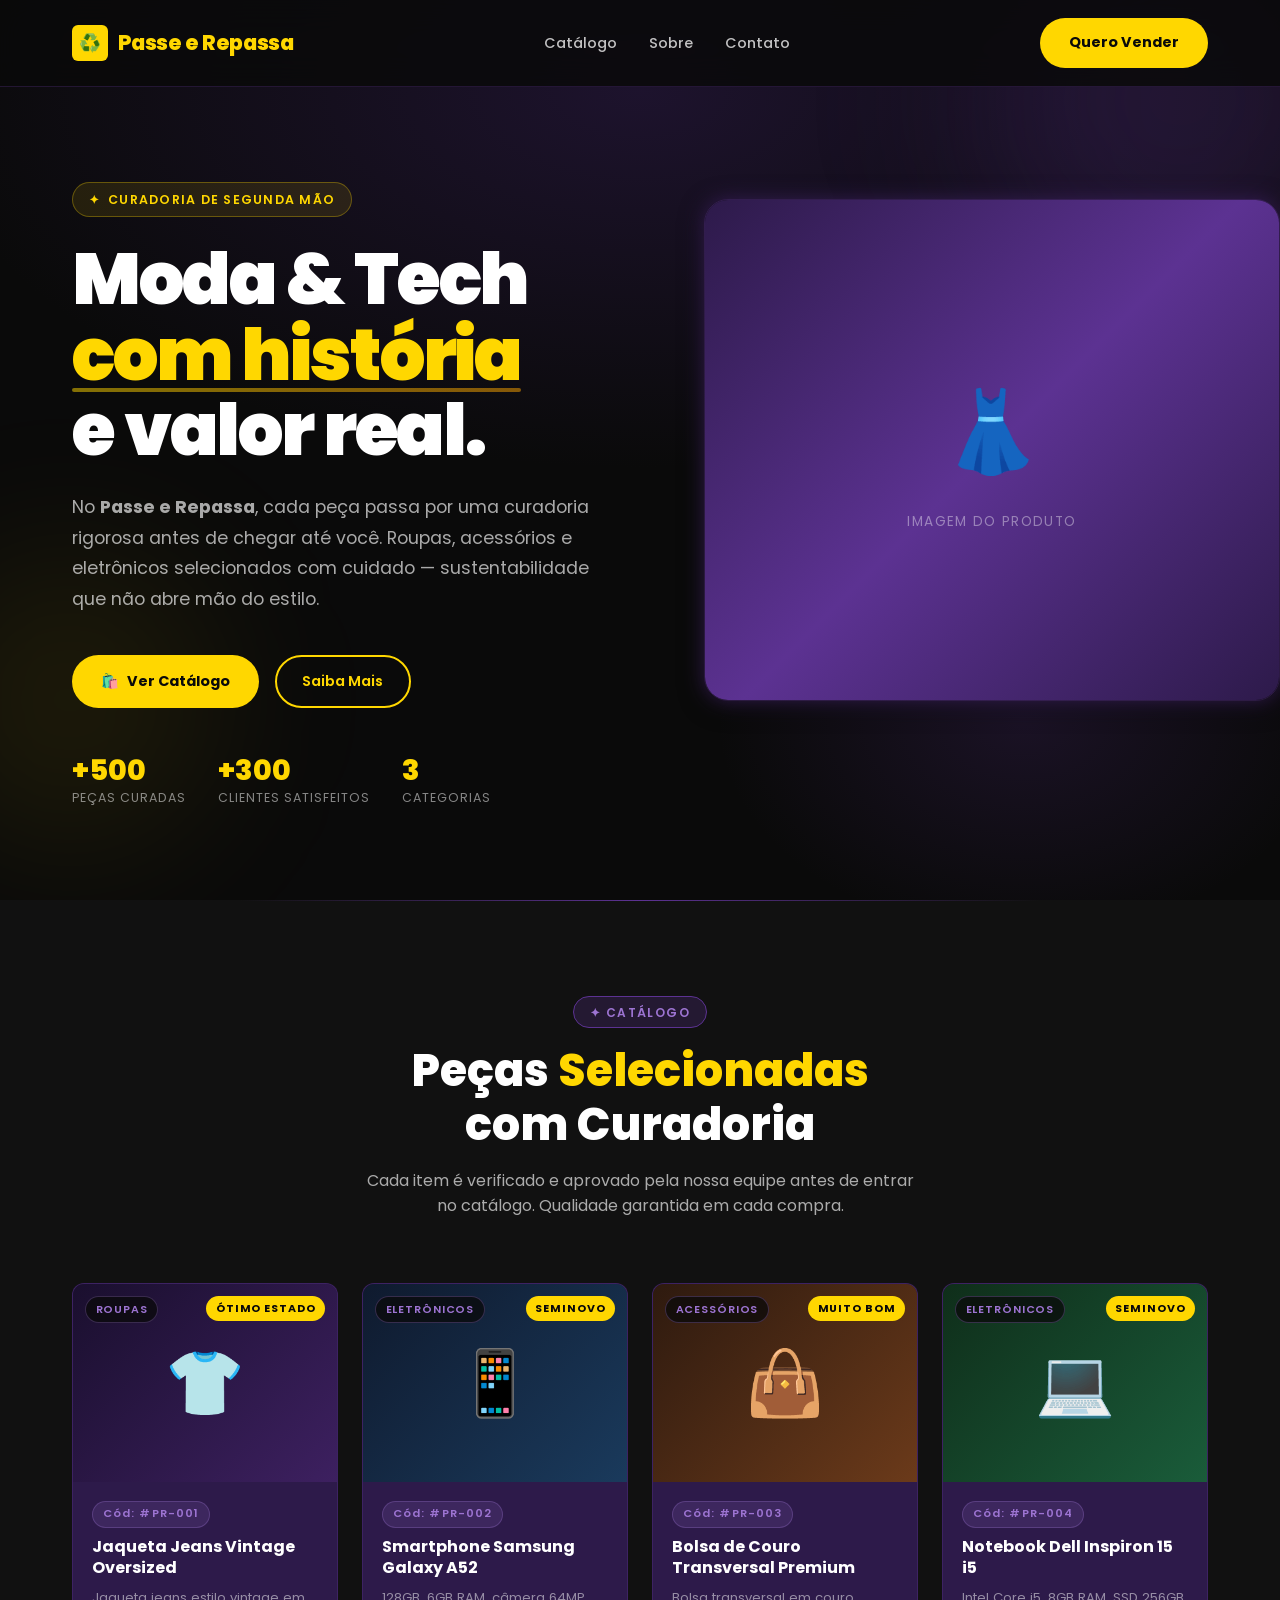
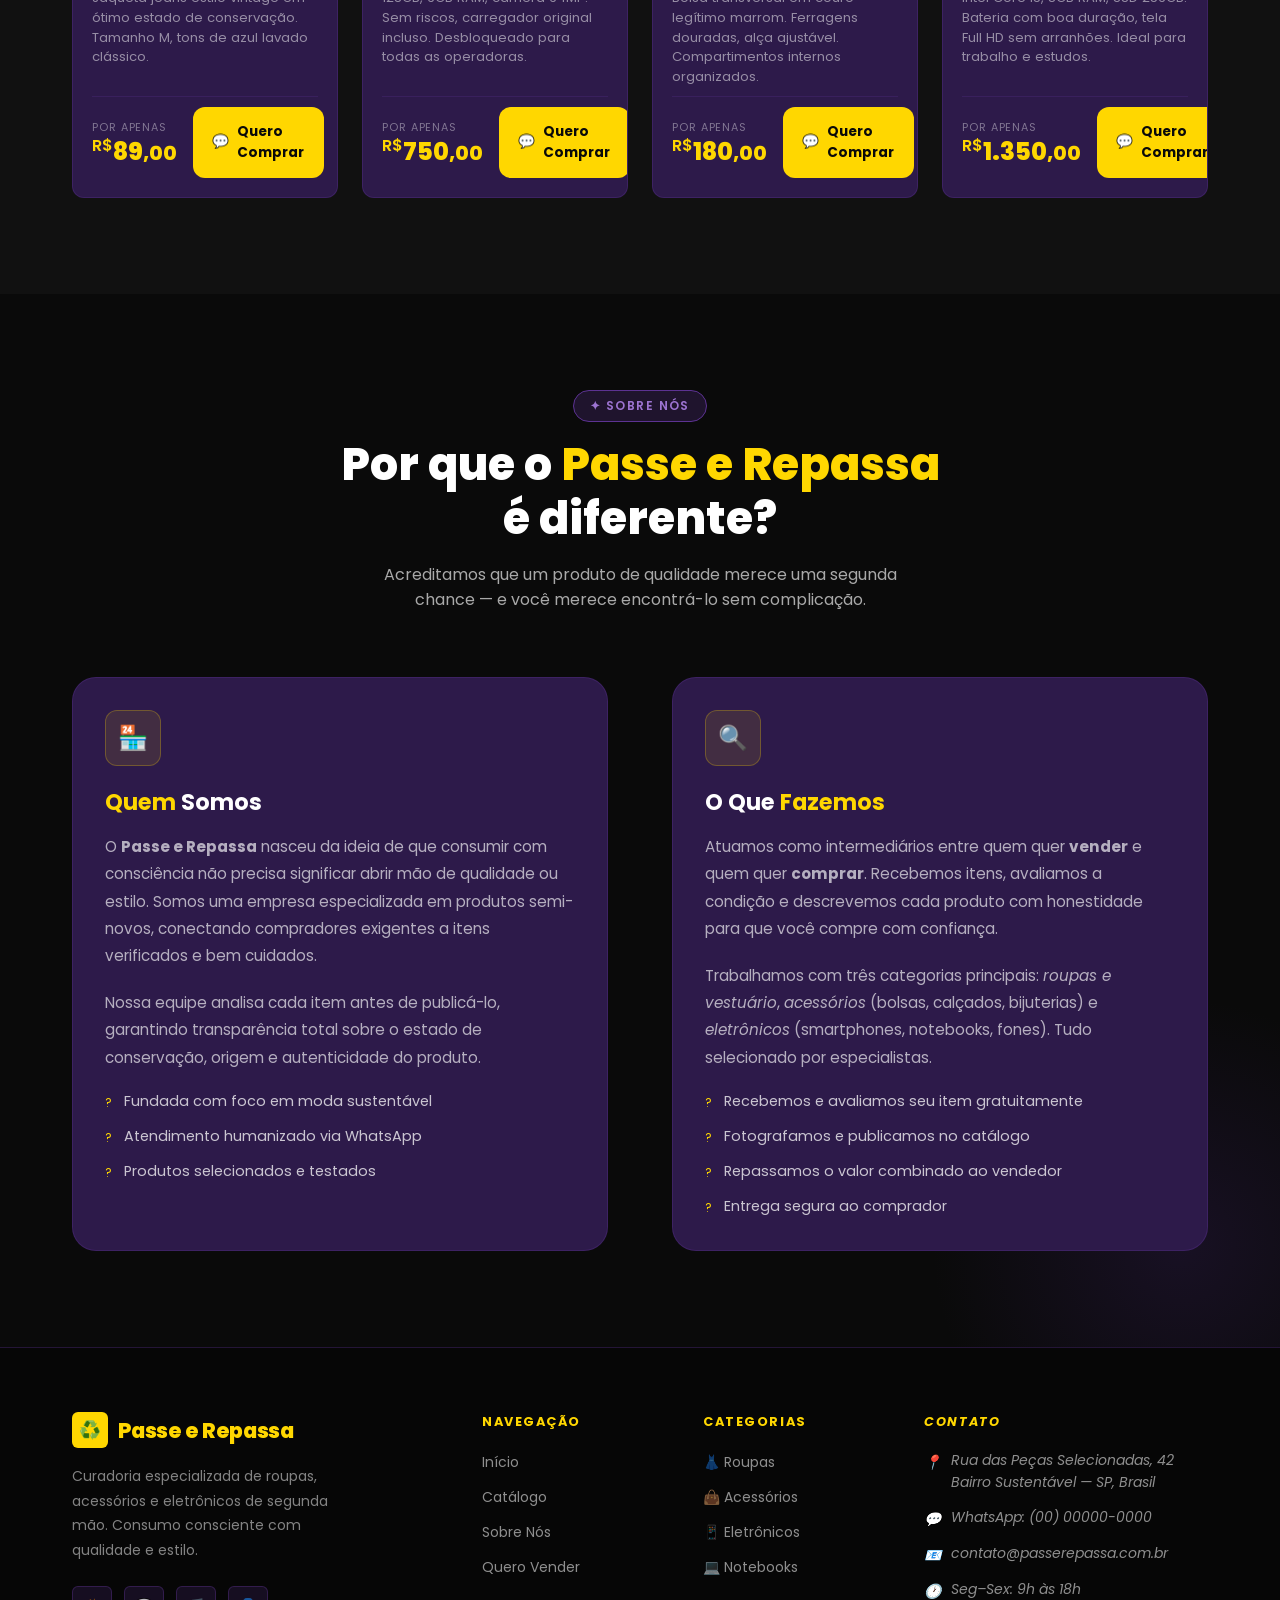
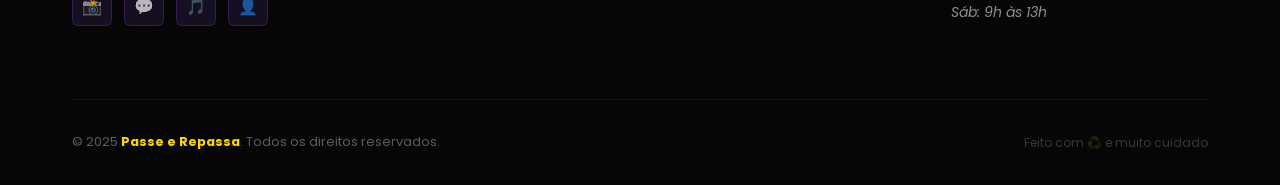
==== front-end/index.html @ ea0ab444 "melhorando textos" ====
<!DOCTYPE html>
<html lang="pt-BR">

<head>
  <!-- ─────────────────────────────────────────
       META TAGS & SEO
       ───────────────────────────────────────── -->
  <meta charset="UTF-8" />
  <meta name="viewport" content="width=device-width, initial-scale=1.0" />
  <meta name="description"
    content="Passe e Repassa — curadoria especializada de roupas, acessórios e eletrônicos de segunda mão. Encontre peças únicas com qualidade garantida." />
  <meta name="keywords"
    content="segunda mão, brechó, curadoria, roupas usadas, eletrônicos usados, acessórios, sustentabilidade" />
  <meta name="author" content="Passe e Repassa" />

  <!-- Open Graph (compartilhamento em redes sociais) -->
  <meta property="og:title" content="Passe e Repassa — Curadoria de Segunda Mão" />
  <meta property="og:description" content="Roupas, acessórios e eletrônicos selecionados com cuidado para você." />
  <meta property="og:type" content="website" />

  <title>Passe e Repassa — Curadoria de Segunda Mão</title>

  <!-- Favicon inline (emoji, sem arquivo externo necessário) -->
  <link rel="icon"
    href="data:image/svg+xml,<svg xmlns='http://www.w3.org/2000/svg' viewBox='0 0 100 100'><text y='.9em' font-size='90'>♻️</text></svg>" />

  <!-- Stylesheet principal -->
  <link rel="stylesheet" href="style.css" />
</head>

<body>

  <!-- ══════════════════════════════════════════
       HEADER / NAVBAR
       Fixo no topo. Contém: logo, links de
       navegação e botão "Quero Vender".
       Menu mobile controlado por JS no final.
       ══════════════════════════════════════════ -->
  <header id="header" role="banner">
    <nav class="navbar container" aria-label="Navegação principal">

      <!-- Logo -->
      <a href="#hero" class="navbar__logo" aria-label="Ir para o início">
        <span class="navbar__logo-icon" aria-hidden="true">♻️</span>
        <span>Passe e <span>Repassa</span></span>
      </a>

      <!-- Links de navegação (desktop) -->
      <ul class="navbar__links" role="list">
        <li><a href="#catalogo" id="nav-catalogo">Catálogo</a></li>
        <li><a href="#sobre" id="nav-sobre">Sobre</a></li>
        <li><a href="#contato" id="nav-contato">Contato</a></li>
      </ul>

      <!-- Ações: botão CTA + hamburguer (mobile) -->
      <div class="navbar__actions">
        <!-- Botão "Quero Vender" — link para WhatsApp futuramente -->
        <a href="https://wa.me/5500000000000?text=Olá!%20Quero%20vender%20um%20item." target="_blank"
          rel="noopener noreferrer" class="btn-primary" id="btn-quero-vender"
          aria-label="Quero vender um item via WhatsApp">
          Quero Vender
        </a>

        <!-- Botão hamburguer (visível apenas no mobile) -->
        <button class="navbar__hamburger" id="hamburger-btn" aria-label="Abrir menu de navegação" aria-expanded="false"
          aria-controls="mobile-menu">
          <span></span>
          <span></span>
          <span></span>
        </button>
      </div>
    </nav>

    <!-- Menu mobile expansível -->
    <nav class="navbar__mobile-menu container" id="mobile-menu" aria-label="Menu mobile" aria-hidden="true">
      <ul role="list">
        <li><a href="#catalogo" class="mobile-nav-link">Catálogo</a></li>
        <li><a href="#sobre" class="mobile-nav-link">Sobre</a></li>
        <li><a href="#contato" class="mobile-nav-link">Contato</a></li>
      </ul>
    </nav>
  </header>


  <!-- ══════════════════════════════════════════
       MAIN — conteúdo principal da página
       ══════════════════════════════════════════ -->
  <main id="main-content">

    <!-- ──────────────────────────────────────
         SEÇÃO 1 — HERO
         Título de impacto, subtítulo e CTA.
         ────────────────────────────────────── -->
    <section id="hero" aria-labelledby="hero-title">

      <!-- Fundo decorativo (não interativo) -->
      <div class="hero__bg" aria-hidden="true"></div>
      <div class="hero__orb hero__orb--1" aria-hidden="true"></div>
      <div class="hero__orb hero__orb--2" aria-hidden="true"></div>

      <!-- Conteúdo principal do hero -->
      <div class="container">
        <div class="hero__content">

          <!-- Eyebrow / pré-título -->
          <p class="hero__eyebrow" aria-label="Curadoria de segunda mão">
            <span aria-hidden="true">✦</span>
            Curadoria de Segunda Mão
          </p>

          <!-- Título principal (H1 — único na página) -->
          <h1 class="hero__title" id="hero-title">
            Moda &amp; Tech<br />
            <span class="highlight">com história</span><br />
            e valor real.
          </h1>

          <!-- Subtítulo explicando o modelo de curadoria -->
          <p class="hero__subtitle">
            No <strong>Passe e Repassa</strong>, cada peça passa por uma curadoria
            rigorosa antes de chegar até você. Roupas, acessórios e eletrônicos
            selecionados com cuidado — sustentabilidade que não abre mão do estilo.
          </p>

          <!-- Call to Action -->
          <div class="hero__cta">
            <a href="#catalogo" class="btn-primary" id="btn-hero-catalogo">
              <span aria-hidden="true">🛍️</span>
              Ver Catálogo
            </a>
            <a href="#sobre" class="btn-outline" id="btn-hero-saiba-mais">
              Saiba Mais
            </a>
          </div>

          <!-- Estatísticas rápidas -->
          <div class="hero__stats" aria-label="Números do Passe e Repassa">
            <div class="hero__stat-item">
              <span class="hero__stat-number">+500</span>
              <span class="hero__stat-label">Peças Curadas</span>
            </div>
            <div class="hero__stat-item">
              <span class="hero__stat-number">+300</span>
              <span class="hero__stat-label">Clientes Satisfeitos</span>
            </div>
            <div class="hero__stat-item">
              <span class="hero__stat-number">3</span>
              <span class="hero__stat-label">Categorias</span>
            </div>
          </div>
        </div>
      </div>

      <!-- Imagem decorativa (lado direito, visível em desktop) -->
      <div class="hero__visual" aria-hidden="true">
        <div class="hero__image-frame">
          <!-- Placeholder visual enquanto imagem real não é inserida -->
          <div style="
            width: 100%;
            height: 500px;
            background: linear-gradient(135deg, #2D1A4A 0%, #5C3292 50%, #2D1A4A 100%);
            display: flex;
            flex-direction: column;
            align-items: center;
            justify-content: center;
            gap: 1rem;
          ">
            <span style="font-size: 5rem;">👗</span>
            <span
              style="color: rgba(255,255,255,0.4); font-size: 0.85rem; letter-spacing: 0.1em; text-transform: uppercase;">Imagem
              do Produto</span>
          </div>
        </div>
      </div>
    </section>


    <!-- ──────────────────────────────────────
         SEÇÃO 2 — CATÁLOGO DE PRODUTOS
         Grid de 4 cards com informações completas.
         O botão "Quero Comprar" será linkado ao
         WhatsApp futuramente (href="#").
         ────────────────────────────────────── -->
    <section id="catalogo" aria-labelledby="catalogo-title">
      <div class="container">

        <!-- Cabeçalho da seção -->
        <header class="catalogo__header">
          <p class="section-badge" aria-label="Seção de catálogo">✦ Catálogo</p>
          <h2 class="section-title" id="catalogo-title">
            Peças <span>Selecionadas</span><br />
            com Curadoria
          </h2>
          <p class="section-subtitle">
            Cada item é verificado e aprovado pela nossa equipe antes de entrar no catálogo.
            Qualidade garantida em cada compra.
          </p>
        </header>

        <!-- Grid de produtos -->
        <div class="catalogo__grid" role="list" aria-label="Produtos disponíveis">

          <!-- ── CARD 1 — Jaqueta Vintage ── -->
          <article class="product-card" role="listitem" aria-label="Produto: Jaqueta Jeans Vintage">
            <!-- Imagem do produto -->
            <div class="product-card__image-wrap">
              <!-- Placeholder — substitua src pela URL da imagem real -->
              <div style="
                width: 100%; height: 100%;
                background: linear-gradient(135deg, #1a0f2e 0%, #3d2060 100%);
                display: flex; align-items: center; justify-content: center;
                font-size: 4rem;
              " role="img" aria-label="Jaqueta Jeans Vintage">👕</div>
              <!-- Badge de categoria -->
              <span class="product-card__category" aria-label="Categoria: Roupas">Roupas</span>
              <!-- Badge de condição -->
              <span class="product-card__condition" aria-label="Condição: Ótimo estado">Ótimo estado</span>
            </div>

            <!-- Informações do produto -->
            <div class="product-card__body">
              <!-- Código de identificação -->
              <span class="product-card__code" aria-label="Código do produto PR-001">Cód: #PR-001</span>
              <!-- Título -->
              <h3 class="product-card__title">Jaqueta Jeans Vintage Oversized</h3>
              <!-- Descrição curta -->
              <p class="product-card__desc">
                Jaqueta jeans estilo vintage em ótimo estado de conservação.
                Tamanho M, tons de azul lavado clássico.
              </p>

              <!-- Preço e botão -->
              <div class="product-card__footer">
                <div class="product-card__price">
                  <span class="product-card__price-label">Por apenas</span>
                  <span class="product-card__price-value" aria-label="R$ 89,00">
                    <span class="currency">R$</span>89<small>,00</small>
                  </span>
                </div>
                <!-- Link futuro para WhatsApp: substitua href pela URL com mensagem pré-preenchida -->
                <a href="https://wa.me/5500000000000?text=Olá!%20Tenho%20interesse%20no%20item%20%23PR-001%20(Jaqueta%20Jeans%20Vintage)."
                  target="_blank" rel="noopener noreferrer" class="btn-whatsapp" id="btn-comprar-pr001"
                  aria-label="Quero comprar a Jaqueta Jeans Vintage via WhatsApp">
                  <span aria-hidden="true">💬</span> Quero Comprar
                </a>
              </div>
            </div>
          </article>


          <!-- ── CARD 2 — Smartphone ── -->
          <article class="product-card" role="listitem" aria-label="Produto: Smartphone Samsung Galaxy A52">
            <div class="product-card__image-wrap">
              <div style="
                width: 100%; height: 100%;
                background: linear-gradient(135deg, #0f1a2e 0%, #1a3a5c 100%);
                display: flex; align-items: center; justify-content: center;
                font-size: 4rem;
              " role="img" aria-label="Smartphone Samsung Galaxy A52">📱</div>
              <span class="product-card__category" aria-label="Categoria: Eletrônicos">Eletrônicos</span>
              <span class="product-card__condition" aria-label="Condição: Seminovo">Seminovo</span>
            </div>

            <div class="product-card__body">
              <span class="product-card__code" aria-label="Código do produto PR-002">Cód: #PR-002</span>
              <h3 class="product-card__title">Smartphone Samsung Galaxy A52</h3>
              <p class="product-card__desc">
                128GB, 6GB RAM, câmera 64MP. Sem riscos, carregador original incluso.
                Desbloqueado para todas as operadoras.
              </p>

              <div class="product-card__footer">
                <div class="product-card__price">
                  <span class="product-card__price-label">Por apenas</span>
                  <span class="product-card__price-value" aria-label="R$ 750,00">
                    <span class="currency">R$</span>750<small>,00</small>
                  </span>
                </div>
                <a href="https://wa.me/5500000000000?text=Olá!%20Tenho%20interesse%20no%20item%20%23PR-002%20(Samsung%20Galaxy%20A52)."
                  target="_blank" rel="noopener noreferrer" class="btn-whatsapp" id="btn-comprar-pr002"
                  aria-label="Quero comprar o Samsung Galaxy A52 via WhatsApp">
                  <span aria-hidden="true">💬</span> Quero Comprar
                </a>
              </div>
            </div>
          </article>


          <!-- ── CARD 3 — Bolsa de Couro ── -->
          <article class="product-card" role="listitem" aria-label="Produto: Bolsa de Couro Transversal">
            <div class="product-card__image-wrap">
              <div style="
                width: 100%; height: 100%;
                background: linear-gradient(135deg, #2e1a0f 0%, #6b3a1a 100%);
                display: flex; align-items: center; justify-content: center;
                font-size: 4rem;
              " role="img" aria-label="Bolsa de Couro Transversal">👜</div>
              <span class="product-card__category" aria-label="Categoria: Acessórios">Acessórios</span>
              <span class="product-card__condition" aria-label="Condição: Muito bom">Muito bom</span>
            </div>

            <div class="product-card__body">
              <span class="product-card__code" aria-label="Código do produto PR-003">Cód: #PR-003</span>
              <h3 class="product-card__title">Bolsa de Couro Transversal Premium</h3>
              <p class="product-card__desc">
                Bolsa transversal em couro legítimo marrom. Ferragens douradas,
                alça ajustável. Compartimentos internos organizados.
              </p>

              <div class="product-card__footer">
                <div class="product-card__price">
                  <span class="product-card__price-label">Por apenas</span>
                  <span class="product-card__price-value" aria-label="R$ 180,00">
                    <span class="currency">R$</span>180<small>,00</small>
                  </span>
                </div>
                <a href="https://wa.me/5500000000000?text=Olá!%20Tenho%20interesse%20no%20item%20%23PR-003%20(Bolsa%20de%20Couro%20Transversal)."
                  target="_blank" rel="noopener noreferrer" class="btn-whatsapp" id="btn-comprar-pr003"
                  aria-label="Quero comprar a Bolsa de Couro via WhatsApp">
                  <span aria-hidden="true">💬</span> Quero Comprar
                </a>
              </div>
            </div>
          </article>


          <!-- ── CARD 4 — Notebook ── -->
          <article class="product-card" role="listitem" aria-label="Produto: Notebook Dell Inspiron 15">
            <div class="product-card__image-wrap">
              <div style="
                width: 100%; height: 100%;
                background: linear-gradient(135deg, #0f2e1a 0%, #1a5c3a 100%);
                display: flex; align-items: center; justify-content: center;
                font-size: 4rem;
              " role="img" aria-label="Notebook Dell Inspiron 15">💻</div>
              <span class="product-card__category" aria-label="Categoria: Eletrônicos">Eletrônicos</span>
              <span class="product-card__condition" aria-label="Condição: Seminovo">Seminovo</span>
            </div>

            <div class="product-card__body">
              <span class="product-card__code" aria-label="Código do produto PR-004">Cód: #PR-004</span>
              <h3 class="product-card__title">Notebook Dell Inspiron 15 i5</h3>
              <p class="product-card__desc">
                Intel Core i5, 8GB RAM, SSD 256GB. Bateria com boa duração,
                tela Full HD sem arranhões. Ideal para trabalho e estudos.
              </p>

              <div class="product-card__footer">
                <div class="product-card__price">
                  <span class="product-card__price-label">Por apenas</span>
                  <span class="product-card__price-value" aria-label="R$ 1.350,00">
                    <span class="currency">R$</span>1.350<small>,00</small>
                  </span>
                </div>
                <a href="https://wa.me/5500000000000?text=Olá!%20Tenho%20interesse%20no%20item%20%23PR-004%20(Notebook%20Dell%20Inspiron%2015)."
                  target="_blank" rel="noopener noreferrer" class="btn-whatsapp" id="btn-comprar-pr004"
                  aria-label="Quero comprar o Notebook Dell via WhatsApp">
                  <span aria-hidden="true">💬</span> Quero Comprar
                </a>
              </div>
            </div>
          </article>

        </div><!-- /catalogo__grid -->
      </div><!-- /container -->
    </section>


    <!-- ──────────────────────────────────────
         SEÇÃO 3 — SOBRE A EMPRESA
         Duas colunas: "Quem Somos" e "O Que Fazemos".
         ────────────────────────────────────── -->
    <section id="sobre" aria-labelledby="sobre-title">
      <div class="container">

        <!-- Cabeçalho centralizado -->
        <header style="text-align: center; margin-bottom: var(--spacing-lg);">
          <p class="section-badge">✦ Sobre Nós</p>
          <h2 class="section-title" id="sobre-title">
            Por que o <span>Passe e Repassa</span><br />
            é diferente?
          </h2>
          <p class="section-subtitle" style="margin-inline: auto;">
            Acreditamos que um produto de qualidade merece uma segunda chance —
            e você merece encontrá-lo sem complicação.
          </p>
        </header>

        <!-- Grid de duas colunas -->
        <div class="sobre__grid">

          <!-- Coluna 1: Quem Somos -->
          <article class="sobre__col" aria-labelledby="quem-somos-title">
            <div class="sobre__col-icon" aria-hidden="true">🏪</div>
            <h3 class="sobre__col-title" id="quem-somos-title">
              <span>Quem</span> Somos
            </h3>
            <p class="sobre__col-text">
              O <strong>Passe e Repassa</strong> nasceu da ideia de que consumir com
              consciência não precisa significar abrir mão de qualidade ou estilo.
              Somos uma empresa especializada em produtos semi-novos,
              conectando compradores exigentes a itens verificados e bem cuidados.
            </p>
            <p class="sobre__col-text">
              Nossa equipe analisa cada item antes de publicá-lo, garantindo
              transparência total sobre o estado de conservação, origem e
              autenticidade do produto.
            </p>
            <ul class="sobre__list" aria-label="Diferenciais da empresa">
              <li class="sobre__list-item">Fundada com foco em moda sustentável</li>
              <li class="sobre__list-item">Atendimento humanizado via WhatsApp</li>
              <li class="sobre__list-item">Produtos selecionados e testados</li>
            </ul>
          </article>

          <!-- Coluna 2: O Que Fazemos -->
          <article class="sobre__col" aria-labelledby="o-que-fazemos-title">
            <div class="sobre__col-icon" aria-hidden="true">🔍</div>
            <h3 class="sobre__col-title" id="o-que-fazemos-title">
              O Que <span>Fazemos</span>
            </h3>
            <p class="sobre__col-text">
              Atuamos como intermediários entre quem quer <strong>vender</strong> e quem
              quer <strong>comprar</strong>. Recebemos itens, avaliamos a condição e
              descrevemos cada produto com honestidade para que você compre com confiança.
            </p>
            <p class="sobre__col-text">
              Trabalhamos com três categorias principais: <em>roupas e vestuário</em>,
              <em>acessórios</em> (bolsas, calçados, bijuterias) e
              <em>eletrônicos</em> (smartphones, notebooks, fones). Tudo selecionado
              por especialistas.
            </p>
            <ul class="sobre__list" aria-label="Processo de curadoria">
              <li class="sobre__list-item">Recebemos e avaliamos seu item gratuitamente</li>
              <li class="sobre__list-item">Fotografamos e publicamos no catálogo</li>
              <li class="sobre__list-item">Repassamos o valor combinado ao vendedor</li>
              <li class="sobre__list-item">Entrega segura ao comprador</li>
            </ul>
          </article>

        </div><!-- /sobre__grid -->
      </div><!-- /container -->
    </section>

  </main><!-- /main -->


  <!-- ══════════════════════════════════════════
       FOOTER
       Informações de contato, redes sociais,
       endereço e direitos autorais.
       ══════════════════════════════════════════ -->
  <footer id="footer" role="contentinfo" aria-label="Rodapé do site">
    <div class="container">

      <!-- Grid de colunas do footer -->
      <div class="footer__grid">

        <!-- Coluna 1: Marca / Sobre -->
        <div class="footer__brand">
          <!-- Logo repetida no footer -->
          <a href="#hero" class="navbar__logo" aria-label="Voltar ao início">
            <span class="navbar__logo-icon" aria-hidden="true">♻️</span>
            <span>Passe e <span>Repassa</span></span>
          </a>

          <p class="footer__brand-desc">
            Curadoria especializada de roupas, acessórios e eletrônicos de segunda mão.
            Consumo consciente com qualidade e estilo.
          </p>

          <!-- Redes Sociais -->
          <nav class="footer__socials" aria-label="Redes sociais">
            <a href="https://instagram.com" target="_blank" rel="noopener noreferrer" class="footer__social-link"
              id="social-instagram" aria-label="Instagram do Passe e Repassa">📸</a>
            <a href="https://wa.me/5500000000000" target="_blank" rel="noopener noreferrer" class="footer__social-link"
              id="social-whatsapp" aria-label="WhatsApp do Passe e Repassa">💬</a>
            <a href="https://tiktok.com" target="_blank" rel="noopener noreferrer" class="footer__social-link"
              id="social-tiktok" aria-label="TikTok do Passe e Repassa">🎵</a>
            <a href="https://facebook.com" target="_blank" rel="noopener noreferrer" class="footer__social-link"
              id="social-facebook" aria-label="Facebook do Passe e Repassa">👤</a>
          </nav>
        </div><!-- /footer__brand -->


        <!-- Coluna 2: Navegação rápida -->
        <nav aria-label="Links rápidos">
          <h4 class="footer__col-title">Navegação</h4>
          <ul class="footer__links" role="list">
            <li><a href="#hero">Início</a></li>
            <li><a href="#catalogo">Catálogo</a></li>
            <li><a href="#sobre">Sobre Nós</a></li>
            <li>
              <a href="https://wa.me/5500000000000?text=Olá!%20Quero%20vender%20um%20item." target="_blank"
                rel="noopener noreferrer">Quero Vender</a>
            </li>
          </ul>
        </nav>


        <!-- Coluna 3: Categorias -->
        <nav aria-label="Categorias do catálogo">
          <h4 class="footer__col-title">Categorias</h4>
          <ul class="footer__links" role="list">
            <li><a href="#catalogo">👗 Roupas</a></li>
            <li><a href="#catalogo">👜 Acessórios</a></li>
            <li><a href="#catalogo">📱 Eletrônicos</a></li>
            <li><a href="#catalogo">💻 Notebooks</a></li>
          </ul>
        </nav>


        <!-- Coluna 4: Contato -->
        <address id="contato" aria-label="Informações de contato">
          <h4 class="footer__col-title">Contato</h4>

          <div class="footer__contact-item">
            <span class="footer__contact-icon" aria-hidden="true">📍</span>
            <span>Rua das Peças Selecionadas, 42<br />Bairro Sustentável — SP, Brasil</span>
          </div>

          <div class="footer__contact-item">
            <span class="footer__contact-icon" aria-hidden="true">💬</span>
            <a href="https://wa.me/5500000000000" target="_blank" rel="noopener noreferrer">
              WhatsApp: (00) 00000-0000
            </a>
          </div>

          <div class="footer__contact-item">
            <span class="footer__contact-icon" aria-hidden="true">📧</span>
            <a href="mailto:contato@passerepassa.com.br">
              contato@passerepassa.com.br
            </a>
          </div>

          <div class="footer__contact-item">
            <span class="footer__contact-icon" aria-hidden="true">🕐</span>
            <span>Seg–Sex: 9h às 18h<br />Sáb: 9h às 13h</span>
          </div>
        </address>

      </div><!-- /footer__grid -->


      <!-- Linha inferior: copyright e crédito -->
      <div class="footer__bottom">
        <p class="footer__copyright">
          &copy; <time datetime="2025">2025</time>
          <strong>Passe e Repassa</strong>. Todos os direitos reservados.
        </p>
        <p class="footer__made-with">
          Feito com ♻️ e muito cuidado
        </p>
      </div>

    </div><!-- /container -->
  </footer>


  <!-- ──────────────────────────────────────────
       JAVASCRIPT
       Controle do menu hamburguer mobile.
       Nenhuma dependência externa necessária.
       ────────────────────────────────────────── -->
  <script src="main.js" defer></script>

</body>

</html>
---- front-end/style.css ----
/* =====================================================
   PASSE E REPASSA - style.css
   Desenvolvido com abordagem mobile-first e CSS3 moderno.
   Usa CSS Custom Properties (variaveis) para facil manutencao.
   ===================================================== */

/* -----------------------------------------
   1. GOOGLE FONTS IMPORT
   ----------------------------------------- */
@import url('https://fonts.googleapis.com/css2?family=Poppins:wght@300;400;500;600;700;800;900&display=swap');

/* -----------------------------------------
   2. CSS CUSTOM PROPERTIES (VARI�VEIS)
   Altere as cores aqui para atualizar todo o site.
   ----------------------------------------- */
:root {
  /* Paleta de Fundos Dark */
  --color-bg-primary: #0A0A0A;
  --color-bg-secondary: #111111;
  --color-bg-card: #2D1A4A;

  /* Paleta de Amarelos */
  --color-yellow-main: #FFD700;
  --color-yellow-amber: #FFA500;

  /* Paleta de Roxos */
  --color-purple-dark: #2D1A4A;
  --color-purple-mid: #5C3292;
  --color-purple-light: #9D74D2;

  /* Tipografia */
  --font-primary: 'Poppins', sans-serif;

  /* Espa�amentos */
  --spacing-xs: 0.5rem;
  --spacing-sm: 1rem;
  --spacing-md: 2rem;
  --spacing-lg: 4rem;
  --spacing-xl: 6rem;

  /* Bordas & Radii */
  --radius-sm: 6px;
  --radius-md: 12px;
  --radius-lg: 24px;
  --radius-pill: 999px;

  /* Sombras */
  --shadow-card: 0 4px 24px rgba(0, 0, 0, 0.6);
  --shadow-glow-yellow: 0 0 20px rgba(255, 215, 0, 0.35);
  --shadow-glow-purple: 0 0 20px rgba(92, 50, 146, 0.5);

  /* Transi��es */
  --transition-fast: 0.2s ease;
  --transition-smooth: 0.35s ease;
}

/* -----------------------------------------
   3. RESET & BASE STYLES
   ----------------------------------------- */
*,
*::before,
*::after {
  box-sizing: border-box;
  margin: 0;
  padding: 0;
}

html {
  scroll-behavior: smooth;
  font-size: 16px;
}

body {
  font-family: var(--font-primary);
  background-color: var(--color-bg-primary);
  color: #FFFFFF;
  line-height: 1.6;
  overflow-x: hidden;
  -webkit-font-smoothing: antialiased;
}

img {
  max-width: 100%;
  display: block;
}

a {
  text-decoration: none;
  color: inherit;
}

ul {
  list-style: none;
}

/* -----------------------------------------
   4. UTILIT�RIOS GLOBAIS
   ----------------------------------------- */
.container {
  width: 100%;
  max-width: 1200px;
  margin-inline: auto;
  padding-inline: var(--spacing-md);
}

.section-badge {
  display: inline-block;
  background: rgba(92, 50, 146, 0.25);
  border: 1px solid var(--color-purple-mid);
  color: var(--color-purple-light);
  font-size: 0.75rem;
  font-weight: 600;
  letter-spacing: 0.12em;
  text-transform: uppercase;
  padding: 0.35rem 1rem;
  border-radius: var(--radius-pill);
  margin-bottom: var(--spacing-sm);
}

.section-title {
  font-size: clamp(1.8rem, 4vw, 2.8rem);
  font-weight: 800;
  line-height: 1.2;
  margin-bottom: var(--spacing-sm);
}

.section-title span {
  color: var(--color-yellow-main);
}

.section-subtitle {
  color: rgba(255, 255, 255, 0.65);
  font-size: 1rem;
  max-width: 560px;
  margin-bottom: var(--spacing-md);
}

/* -----------------------------------------
   5. BOT�ES
   ----------------------------------------- */
.btn-primary {
  display: inline-flex;
  align-items: center;
  gap: 0.5rem;
  background: var(--color-yellow-main);
  color: #0A0A0A;
  font-family: var(--font-primary);
  font-size: 0.9rem;
  font-weight: 700;
  padding: 0.85rem 1.8rem;
  border-radius: var(--radius-pill);
  border: none;
  cursor: pointer;
  transition: background var(--transition-fast), box-shadow var(--transition-fast), transform var(--transition-fast);
}

.btn-primary:hover {
  background: var(--color-yellow-amber);
  box-shadow: var(--shadow-glow-yellow);
  transform: translateY(-2px);
}

.btn-outline {
  display: inline-flex;
  align-items: center;
  gap: 0.5rem;
  background: transparent;
  color: var(--color-yellow-main);
  font-family: var(--font-primary);
  font-size: 0.9rem;
  font-weight: 600;
  padding: 0.8rem 1.6rem;
  border-radius: var(--radius-pill);
  border: 2px solid var(--color-yellow-main);
  cursor: pointer;
  transition: background var(--transition-fast), color var(--transition-fast), transform var(--transition-fast);
}

.btn-outline:hover {
  background: var(--color-yellow-main);
  color: #0A0A0A;
  transform: translateY(-2px);
}

.btn-whatsapp {
  display: inline-flex;
  align-items: center;
  justify-content: center;
  gap: 0.5rem;
  width: 100%;
  background: var(--color-yellow-main);
  color: #0A0A0A;
  font-family: var(--font-primary);
  font-size: 0.85rem;
  font-weight: 700;
  padding: 0.85rem 1.2rem;
  border-radius: var(--radius-md);
  border: none;
  cursor: pointer;
  transition: background var(--transition-fast), box-shadow var(--transition-fast), transform var(--transition-fast);
}

.btn-whatsapp:hover {
  background: var(--color-yellow-amber);
  box-shadow: var(--shadow-glow-yellow);
  transform: translateY(-3px);
}

/* -----------------------------------------
   6. HEADER / NAVBAR
   Fixo no topo com backdrop blur.
   ----------------------------------------- */
#header {
  position: fixed;
  top: 0;
  left: 0;
  right: 0;
  z-index: 1000;
  padding: 1.1rem 0;
  background: rgba(10, 10, 10, 0.85);
  backdrop-filter: blur(16px);
  -webkit-backdrop-filter: blur(16px);
  border-bottom: 1px solid rgba(92, 50, 146, 0.3);
  transition: background var(--transition-smooth);
}

.navbar {
  display: flex;
  align-items: center;
  justify-content: space-between;
  gap: var(--spacing-md);
}

.navbar__logo {
  display: flex;
  align-items: center;
  gap: 0.6rem;
  font-size: 1.3rem;
  font-weight: 800;
  letter-spacing: -0.02em;
  color: #FFFFFF;
  white-space: nowrap;
  flex-shrink: 0;
}

.navbar__logo-icon {
  width: 36px;
  height: 36px;
  background: var(--color-yellow-main);
  border-radius: var(--radius-sm);
  display: flex;
  align-items: center;
  justify-content: center;
  font-size: 1.1rem;
  flex-shrink: 0;
}

.navbar__logo span {
  color: var(--color-yellow-main);
}

.navbar__links {
  display: none;
  align-items: center;
  gap: var(--spacing-md);
}

.navbar__links a {
  font-size: 0.9rem;
  font-weight: 500;
  color: rgba(255, 255, 255, 0.75);
  position: relative;
  transition: color var(--transition-fast);
}

.navbar__links a::after {
  content: '';
  position: absolute;
  bottom: -4px;
  left: 0;
  width: 0;
  height: 2px;
  background: var(--color-yellow-main);
  border-radius: var(--radius-pill);
  transition: width var(--transition-smooth);
}

.navbar__links a:hover {
  color: #FFFFFF;
}

.navbar__links a:hover::after {
  width: 100%;
}

.navbar__actions {
  display: flex;
  align-items: center;
  gap: var(--spacing-sm);
}

.navbar__hamburger {
  display: flex;
  flex-direction: column;
  justify-content: center;
  gap: 5px;
  width: 32px;
  height: 32px;
  background: none;
  border: none;
  cursor: pointer;
  padding: 2px;
}

.navbar__hamburger span {
  display: block;
  width: 100%;
  height: 2px;
  background: #FFFFFF;
  border-radius: var(--radius-pill);
  transition: transform var(--transition-smooth), opacity var(--transition-fast);
}

.navbar__hamburger.is-open span:nth-child(1) {
  transform: translateY(7px) rotate(45deg);
}

.navbar__hamburger.is-open span:nth-child(2) {
  opacity: 0;
}

.navbar__hamburger.is-open span:nth-child(3) {
  transform: translateY(-7px) rotate(-45deg);
}

.navbar__mobile-menu {
  max-height: 0;
  overflow: hidden;
  transition: max-height var(--transition-smooth), padding var(--transition-smooth);
  border-top: 1px solid transparent;
}

.navbar__mobile-menu.is-open {
  max-height: 300px;
  padding-block: var(--spacing-sm);
  border-top-color: rgba(92, 50, 146, 0.3);
}

.navbar__mobile-menu ul {
  display: flex;
  flex-direction: column;
  gap: var(--spacing-sm);
  padding-block: var(--spacing-xs);
}

.navbar__mobile-menu a {
  font-size: 1rem;
  font-weight: 500;
  color: rgba(255, 255, 255, 0.8);
  transition: color var(--transition-fast);
}

.navbar__mobile-menu a:hover {
  color: var(--color-yellow-main);
}

/* -----------------------------------------
   7. HERO SECTION
   ----------------------------------------- */
#hero {
  position: relative;
  min-height: 100svh;
  display: flex;
  align-items: center;
  padding-top: 90px;
  overflow: hidden;
}

.hero__bg {
  position: absolute;
  inset: 0;
  background:
    radial-gradient(ellipse 80% 60% at 50% 10%, rgba(45, 26, 74, 0.55) 0%, transparent 70%),
    radial-gradient(ellipse 40% 40% at 80% 80%, rgba(92, 50, 146, 0.2) 0%, transparent 60%);
  pointer-events: none;
  z-index: 0;
}

.hero__orb {
  position: absolute;
  border-radius: 50%;
  filter: blur(80px);
  pointer-events: none;
  z-index: 0;
  animation: float 8s ease-in-out infinite alternate;
}

.hero__orb--1 {
  width: 400px;
  height: 400px;
  background: rgba(92, 50, 146, 0.25);
  top: -100px;
  right: -100px;
}

.hero__orb--2 {
  width: 300px;
  height: 300px;
  background: rgba(255, 215, 0, 0.08);
  bottom: 50px;
  left: -80px;
  animation-delay: 3s;
  animation-duration: 10s;
}

@keyframes float {
  from {
    transform: translateY(0px) scale(1);
  }

  to {
    transform: translateY(-30px) scale(1.05);
  }
}

.hero__content {
  position: relative;
  z-index: 1;
  max-width: 680px;
}

.hero__eyebrow {
  display: inline-flex;
  align-items: center;
  gap: 0.5rem;
  background: rgba(255, 215, 0, 0.1);
  border: 1px solid rgba(255, 215, 0, 0.3);
  color: var(--color-yellow-main);
  font-size: 0.78rem;
  font-weight: 600;
  letter-spacing: 0.1em;
  text-transform: uppercase;
  padding: 0.4rem 1rem;
  border-radius: var(--radius-pill);
  margin-bottom: 1.5rem;
  animation: fadeInDown 0.6s ease both;
}

.hero__title {
  font-size: clamp(2.4rem, 7vw, 4.5rem);
  font-weight: 900;
  line-height: 1.05;
  letter-spacing: -0.03em;
  margin-bottom: 1.5rem;
  animation: fadeInUp 0.7s ease 0.1s both;
}

.hero__title .highlight {
  color: var(--color-yellow-main);
  position: relative;
  display: inline-block;
}

.hero__title .highlight::after {
  content: '';
  position: absolute;
  bottom: 0px;
  left: 0;
  right: 0;
  height: 4px;
  background: linear-gradient(90deg, var(--color-yellow-main), var(--color-yellow-amber));
  border-radius: var(--radius-pill);
  opacity: 0.5;
}

.hero__subtitle {
  font-size: 1.1rem;
  color: rgba(255, 255, 255, 0.65);
  max-width: 520px;
  margin-bottom: 2.5rem;
  line-height: 1.75;
  animation: fadeInUp 0.7s ease 0.2s both;
}

.hero__cta {
  display: flex;
  flex-wrap: wrap;
  gap: var(--spacing-sm);
  animation: fadeInUp 0.7s ease 0.3s both;
}

.hero__stats {
  display: flex;
  flex-wrap: wrap;
  gap: 2rem;
  margin-top: 3rem;
  animation: fadeInUp 0.7s ease 0.4s both;
}

.hero__stat-item {
  display: flex;
  flex-direction: column;
}

.hero__stat-number {
  font-size: 1.8rem;
  font-weight: 800;
  color: var(--color-yellow-main);
  line-height: 1;
}

.hero__stat-label {
  font-size: 0.78rem;
  color: rgba(255, 255, 255, 0.5);
  text-transform: uppercase;
  letter-spacing: 0.08em;
  margin-top: 0.2rem;
}

.hero__visual {
  position: absolute;
  right: 0;
  top: 50%;
  transform: translateY(-50%);
  width: 45%;
  max-width: 600px;
  display: none;
  z-index: 1;
}

.hero__image-frame {
  position: relative;
  border-radius: var(--radius-lg);
  overflow: hidden;
  border: 1px solid rgba(92, 50, 146, 0.4);
  box-shadow: var(--shadow-glow-purple), var(--shadow-card);
}

.hero__image-frame img {
  width: 100%;
  height: 500px;
  object-fit: cover;
}

@keyframes fadeInDown {
  from {
    opacity: 0;
    transform: translateY(-16px);
  }

  to {
    opacity: 1;
    transform: translateY(0);
  }
}

@keyframes fadeInUp {
  from {
    opacity: 0;
    transform: translateY(24px);
  }

  to {
    opacity: 1;
    transform: translateY(0);
  }
}

/* -----------------------------------------
   8. CAT�LOGO DE PRODUTOS
   Grid responsivo com cards interativos.
   ----------------------------------------- */
#catalogo {
  padding-block: var(--spacing-xl);
  background-color: var(--color-bg-secondary);
  position: relative;
}

#catalogo::before {
  content: '';
  position: absolute;
  top: 0;
  left: 50%;
  transform: translateX(-50%);
  width: 80%;
  max-width: 800px;
  height: 1px;
  background: linear-gradient(90deg, transparent, var(--color-purple-mid), transparent);
}

.catalogo__header {
  text-align: center;
  margin-bottom: var(--spacing-lg);
}

.catalogo__header .section-subtitle {
  margin-inline: auto;
}

.catalogo__grid {
  display: grid;
  grid-template-columns: 1fr;
  gap: 1.5rem;
}

/* -- CARD DE PRODUTO -- */
.product-card {
  background: var(--color-bg-card);
  border: 1px solid rgba(92, 50, 146, 0.35);
  border-radius: var(--radius-md);
  overflow: hidden;
  display: flex;
  flex-direction: column;
  transition: transform var(--transition-smooth), box-shadow var(--transition-smooth), border-color var(--transition-smooth);
}

.product-card:hover {
  transform: translateY(-8px);
  box-shadow: var(--shadow-glow-purple), 0 16px 40px rgba(0, 0, 0, 0.5);
  border-color: var(--color-purple-mid);
}

.product-card__image-wrap {
  position: relative;
  overflow: hidden;
  aspect-ratio: 4 / 3;
  background: rgba(0, 0, 0, 0.3);
}

.product-card__image-wrap img {
  width: 100%;
  height: 100%;
  object-fit: cover;
  transition: transform var(--transition-smooth);
}

.product-card:hover .product-card__image-wrap img {
  transform: scale(1.06);
}

.product-card__category {
  position: absolute;
  top: 0.75rem;
  left: 0.75rem;
  background: rgba(10, 10, 10, 0.75);
  backdrop-filter: blur(8px);
  color: var(--color-purple-light);
  font-size: 0.68rem;
  font-weight: 600;
  text-transform: uppercase;
  letter-spacing: 0.08em;
  padding: 0.25rem 0.6rem;
  border-radius: var(--radius-pill);
  border: 1px solid rgba(157, 116, 210, 0.3);
}

.product-card__condition {
  position: absolute;
  top: 0.75rem;
  right: 0.75rem;
  background: var(--color-yellow-main);
  color: #0A0A0A;
  font-size: 0.68rem;
  font-weight: 700;
  text-transform: uppercase;
  letter-spacing: 0.08em;
  padding: 0.25rem 0.6rem;
  border-radius: var(--radius-pill);
}

.product-card__body {
  padding: 1.2rem;
  display: flex;
  flex-direction: column;
  flex: 1;
  gap: 0.6rem;
}

.product-card__code {
  display: inline-block;
  background: rgba(157, 116, 210, 0.15);
  border: 1px solid rgba(157, 116, 210, 0.3);
  color: var(--color-purple-light);
  font-size: 0.7rem;
  font-weight: 600;
  letter-spacing: 0.1em;
  padding: 0.2rem 0.6rem;
  border-radius: var(--radius-pill);
  align-self: flex-start;
}

.product-card__title {
  font-size: 1rem;
  font-weight: 700;
  color: #FFFFFF;
  line-height: 1.3;
}

.product-card__desc {
  font-size: 0.82rem;
  color: rgba(255, 255, 255, 0.5);
  line-height: 1.5;
  flex: 1;
}

.product-card__footer {
  display: flex;
  align-items: center;
  justify-content: space-between;
  gap: var(--spacing-sm);
  padding-top: 0.6rem;
  border-top: 1px solid rgba(92, 50, 146, 0.25);
  margin-top: auto;
  flex-wrap: wrap;
}

.product-card__price {
  display: flex;
  flex-direction: column;
}

.product-card__price-label {
  font-size: 0.68rem;
  color: rgba(255, 255, 255, 0.4);
  text-transform: uppercase;
  letter-spacing: 0.08em;
}

.product-card__price-value {
  font-size: 1.5rem;
  font-weight: 800;
  color: var(--color-yellow-main);
  line-height: 1.1;
}

.product-card__price-value .currency {
  font-size: 1rem;
  font-weight: 600;
  vertical-align: super;
}

/* -----------------------------------------
   9. SOBRE A EMPRESA
   Layout em duas colunas.
   ----------------------------------------- */
#sobre {
  padding-block: var(--spacing-xl);
  background-color: var(--color-bg-primary);
  position: relative;
  overflow: hidden;
}

#sobre::before {
  content: '';
  position: absolute;
  bottom: -150px;
  right: -150px;
  width: 500px;
  height: 500px;
  background: radial-gradient(circle, rgba(45, 26, 74, 0.4) 0%, transparent 70%);
  pointer-events: none;
}

.sobre__grid {
  display: grid;
  grid-template-columns: 1fr;
  gap: var(--spacing-lg);
  position: relative;
  z-index: 1;
}

.sobre__col {
  background: var(--color-bg-card);
  border: 1px solid rgba(92, 50, 146, 0.35);
  border-radius: var(--radius-lg);
  padding: var(--spacing-md);
}

.sobre__col-icon {
  width: 56px;
  height: 56px;
  background: rgba(255, 215, 0, 0.1);
  border: 1px solid rgba(255, 215, 0, 0.25);
  border-radius: var(--radius-md);
  display: flex;
  align-items: center;
  justify-content: center;
  font-size: 1.5rem;
  margin-bottom: 1.2rem;
}

.sobre__col-title {
  font-size: 1.4rem;
  font-weight: 700;
  margin-bottom: 0.75rem;
  color: #FFFFFF;
}

.sobre__col-title span {
  color: var(--color-yellow-main);
}

.sobre__col-text {
  color: rgba(255, 255, 255, 0.65);
  font-size: 0.95rem;
  line-height: 1.8;
  margin-bottom: 1.2rem;
}

.sobre__list {
  display: flex;
  flex-direction: column;
  gap: 0.75rem;
}

.sobre__list-item {
  display: flex;
  align-items: flex-start;
  gap: 0.75rem;
  font-size: 0.9rem;
  color: rgba(255, 255, 255, 0.75);
}

.sobre__list-item::before {
  content: '?';
  color: var(--color-yellow-main);
  font-size: 0.75rem;
  margin-top: 3px;
  flex-shrink: 0;
}

/* -----------------------------------------
   10. FOOTER
   Rodap� completo com grid de colunas.
   ----------------------------------------- */
#footer {
  background: #060606;
  border-top: 1px solid rgba(92, 50, 146, 0.35);
  padding-top: var(--spacing-lg);
  padding-bottom: var(--spacing-md);
}

.footer__grid {
  display: grid;
  grid-template-columns: 1fr;
  gap: var(--spacing-md);
  margin-bottom: var(--spacing-lg);
}

.footer__brand .navbar__logo {
  margin-bottom: 1rem;
}

.footer__brand-desc {
  color: rgba(255, 255, 255, 0.5);
  font-size: 0.875rem;
  line-height: 1.75;
  max-width: 280px;
  margin-bottom: 1.5rem;
}

.footer__socials {
  display: flex;
  gap: 0.75rem;
}

.footer__social-link {
  width: 40px;
  height: 40px;
  background: rgba(92, 50, 146, 0.2);
  border: 1px solid rgba(92, 50, 146, 0.4);
  border-radius: var(--radius-sm);
  display: flex;
  align-items: center;
  justify-content: center;
  font-size: 1rem;
  color: rgba(255, 255, 255, 0.7);
  transition: background var(--transition-fast), border-color var(--transition-fast), color var(--transition-fast), transform var(--transition-fast);
}

.footer__social-link:hover {
  background: var(--color-yellow-main);
  border-color: var(--color-yellow-main);
  color: #0A0A0A;
  transform: translateY(-3px);
}

.footer__col-title {
  font-size: 0.8rem;
  font-weight: 700;
  text-transform: uppercase;
  letter-spacing: 0.12em;
  color: var(--color-yellow-main);
  margin-bottom: 1rem;
}

.footer__links {
  display: flex;
  flex-direction: column;
  gap: 0.6rem;
}

.footer__links a {
  font-size: 0.875rem;
  color: rgba(255, 255, 255, 0.55);
  transition: color var(--transition-fast);
}

.footer__links a:hover {
  color: var(--color-yellow-main);
}

.footer__contact-item {
  display: flex;
  align-items: flex-start;
  gap: 0.6rem;
  font-size: 0.875rem;
  color: rgba(255, 255, 255, 0.55);
  margin-bottom: 0.75rem;
}

.footer__contact-icon {
  color: var(--color-purple-light);
  flex-shrink: 0;
  margin-top: 2px;
}

.footer__bottom {
  border-top: 1px solid rgba(255, 255, 255, 0.06);
  padding-top: var(--spacing-md);
  display: flex;
  flex-direction: column;
  align-items: center;
  gap: 0.5rem;
  text-align: center;
}

.footer__copyright {
  font-size: 0.8rem;
  color: rgba(255, 255, 255, 0.35);
}

.footer__copyright strong {
  color: var(--color-yellow-main);
}

.footer__made-with {
  font-size: 0.75rem;
  color: rgba(255, 255, 255, 0.2);
}

/* -----------------------------------------
   11. RESPONSIVIDADE � BREAKPOINTS
   ----------------------------------------- */

/* Tablet: 640px+ */
@media (min-width: 640px) {
  .catalogo__grid {
    grid-template-columns: repeat(2, 1fr);
  }

  .footer__grid {
    grid-template-columns: repeat(2, 1fr);
  }
}

/* Desktop m�dio: 768px+ */
@media (min-width: 768px) {
  .navbar__links {
    display: flex;
  }

  .navbar__hamburger {
    display: none;
  }

  .sobre__grid {
    grid-template-columns: repeat(2, 1fr);
  }

  .footer__bottom {
    flex-direction: row;
    justify-content: space-between;
    text-align: left;
  }

  .hero__visual {
    display: block;
  }

  .hero__content {
    max-width: 50%;
  }
}

/* Desktop grande: 1024px+ */
@media (min-width: 1024px) {
  .catalogo__grid {
    grid-template-columns: repeat(4, 1fr);
  }

  .footer__grid {
    grid-template-columns: 2fr 1fr 1fr 1.5fr;
  }

  .product-card__footer {
    flex-wrap: nowrap;
  }
}

/* -----------------------------------------
   12. ACESSIBILIDADE � FOCUS STYLES
   ----------------------------------------- */
:focus-visible {
  outline: 2px solid var(--color-yellow-main);
  outline-offset: 3px;
  border-radius: var(--radius-sm);
}

/* -----------------------------------------
   13. SCROLLBAR PERSONALIZADA (Webkit)
   ----------------------------------------- */
::-webkit-scrollbar {
  width: 8px;
}

::-webkit-scrollbar-track {
  background: var(--color-bg-primary);
}

::-webkit-scrollbar-thumb {
  background: var(--color-purple-mid);
  border-radius: var(--radius-pill);
}

::-webkit-scrollbar-thumb:hover {
  background: var(--color-purple-light);
}
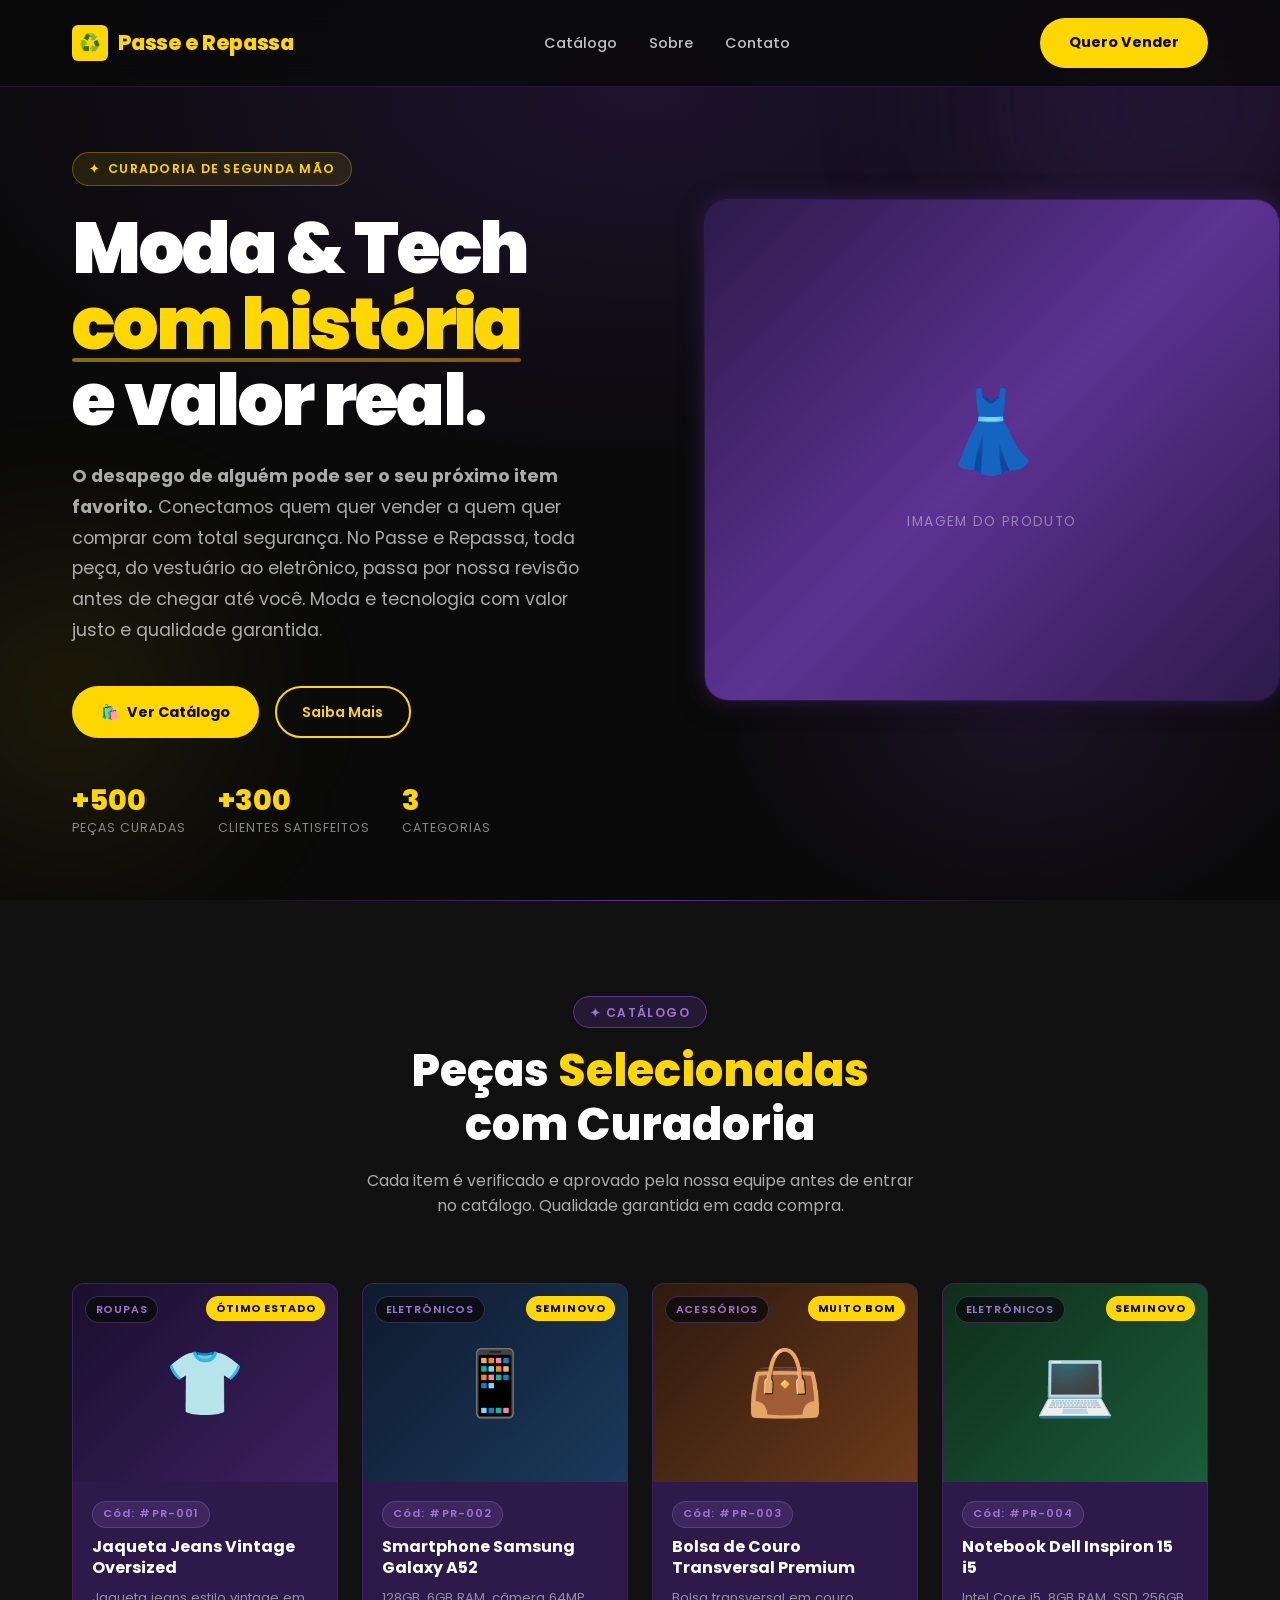
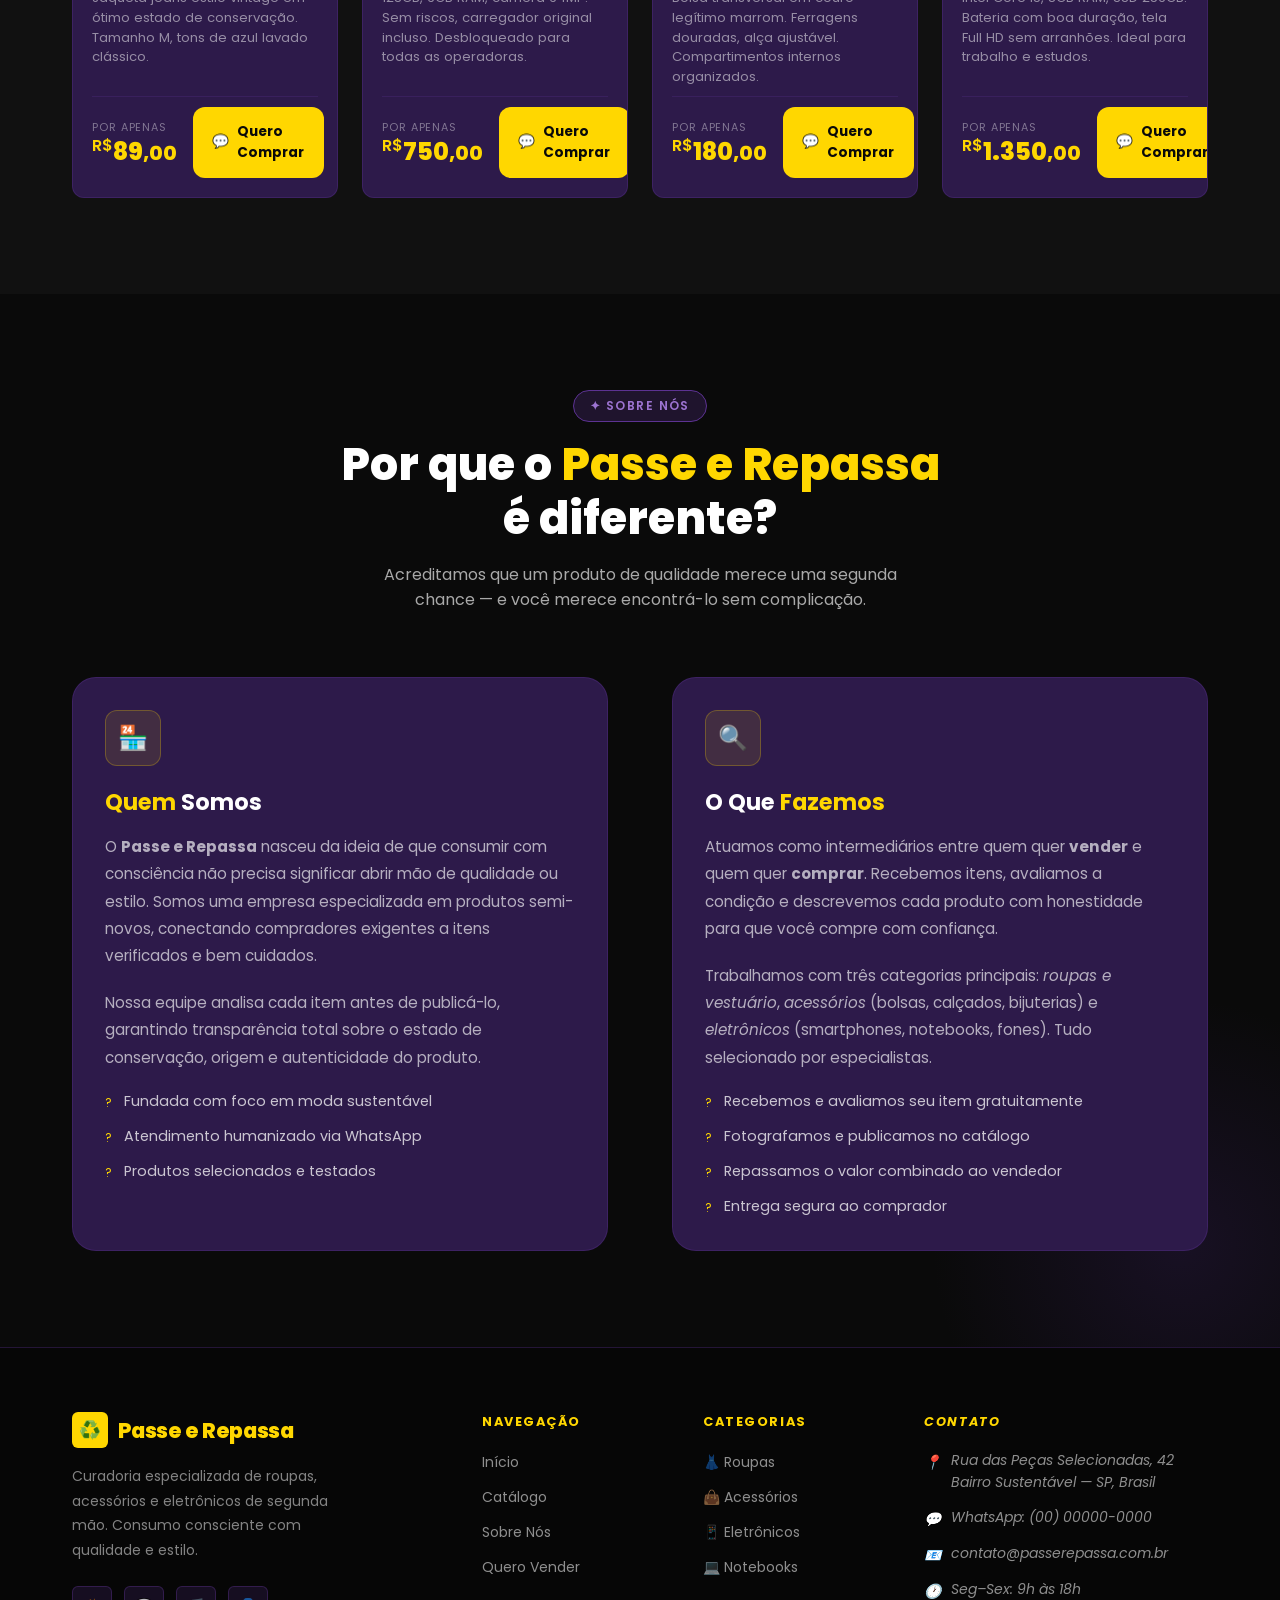
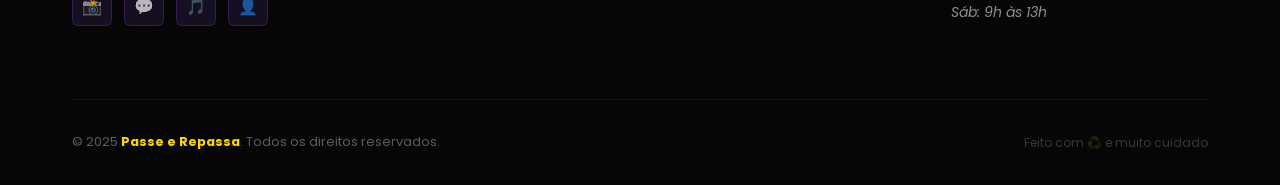
==== commit 33b63812: "Update index.html" ====
--- a/front-end/index.html
+++ b/front-end/index.html
@@ -117,9 +117,10 @@
 
           <!-- Subtítulo explicando o modelo de curadoria -->
           <p class="hero__subtitle">
-            No <strong>Passe e Repassa</strong>, cada peça passa por uma curadoria
-            rigorosa antes de chegar até você. Roupas, acessórios e eletrônicos
-            selecionados com cuidado — sustentabilidade que não abre mão do estilo.
+            <strong>O desapego de alguém pode ser o seu próximo item favorito.</strong>
+            Conectamos quem quer vender a quem quer comprar com total segurança.
+            No Passe e Repassa, toda peça, do vestuário ao eletrônico, passa por nossa revisão antes de chegar até você.
+            Moda e tecnologia com valor justo e qualidade garantida.
           </p>
 
           <!-- Call to Action -->
@@ -471,8 +472,8 @@
 
           <!-- Redes Sociais -->
           <nav class="footer__socials" aria-label="Redes sociais">
-            <a href="https://instagram.com" target="_blank" rel="noopener noreferrer" class="footer__social-link"
-              id="social-instagram" aria-label="Instagram do Passe e Repassa">📸</a>
+            <a href="https://www.instagram.com/passarepassa.prp/" target="_blank" rel="noopener noreferrer"
+              class="footer__social-link" id="social-instagram" aria-label="Instagram do Passe e Repassa">📸</a>
             <a href="https://wa.me/5500000000000" target="_blank" rel="noopener noreferrer" class="footer__social-link"
               id="social-whatsapp" aria-label="WhatsApp do Passe e Repassa">💬</a>
             <a href="https://tiktok.com" target="_blank" rel="noopener noreferrer" class="footer__social-link"
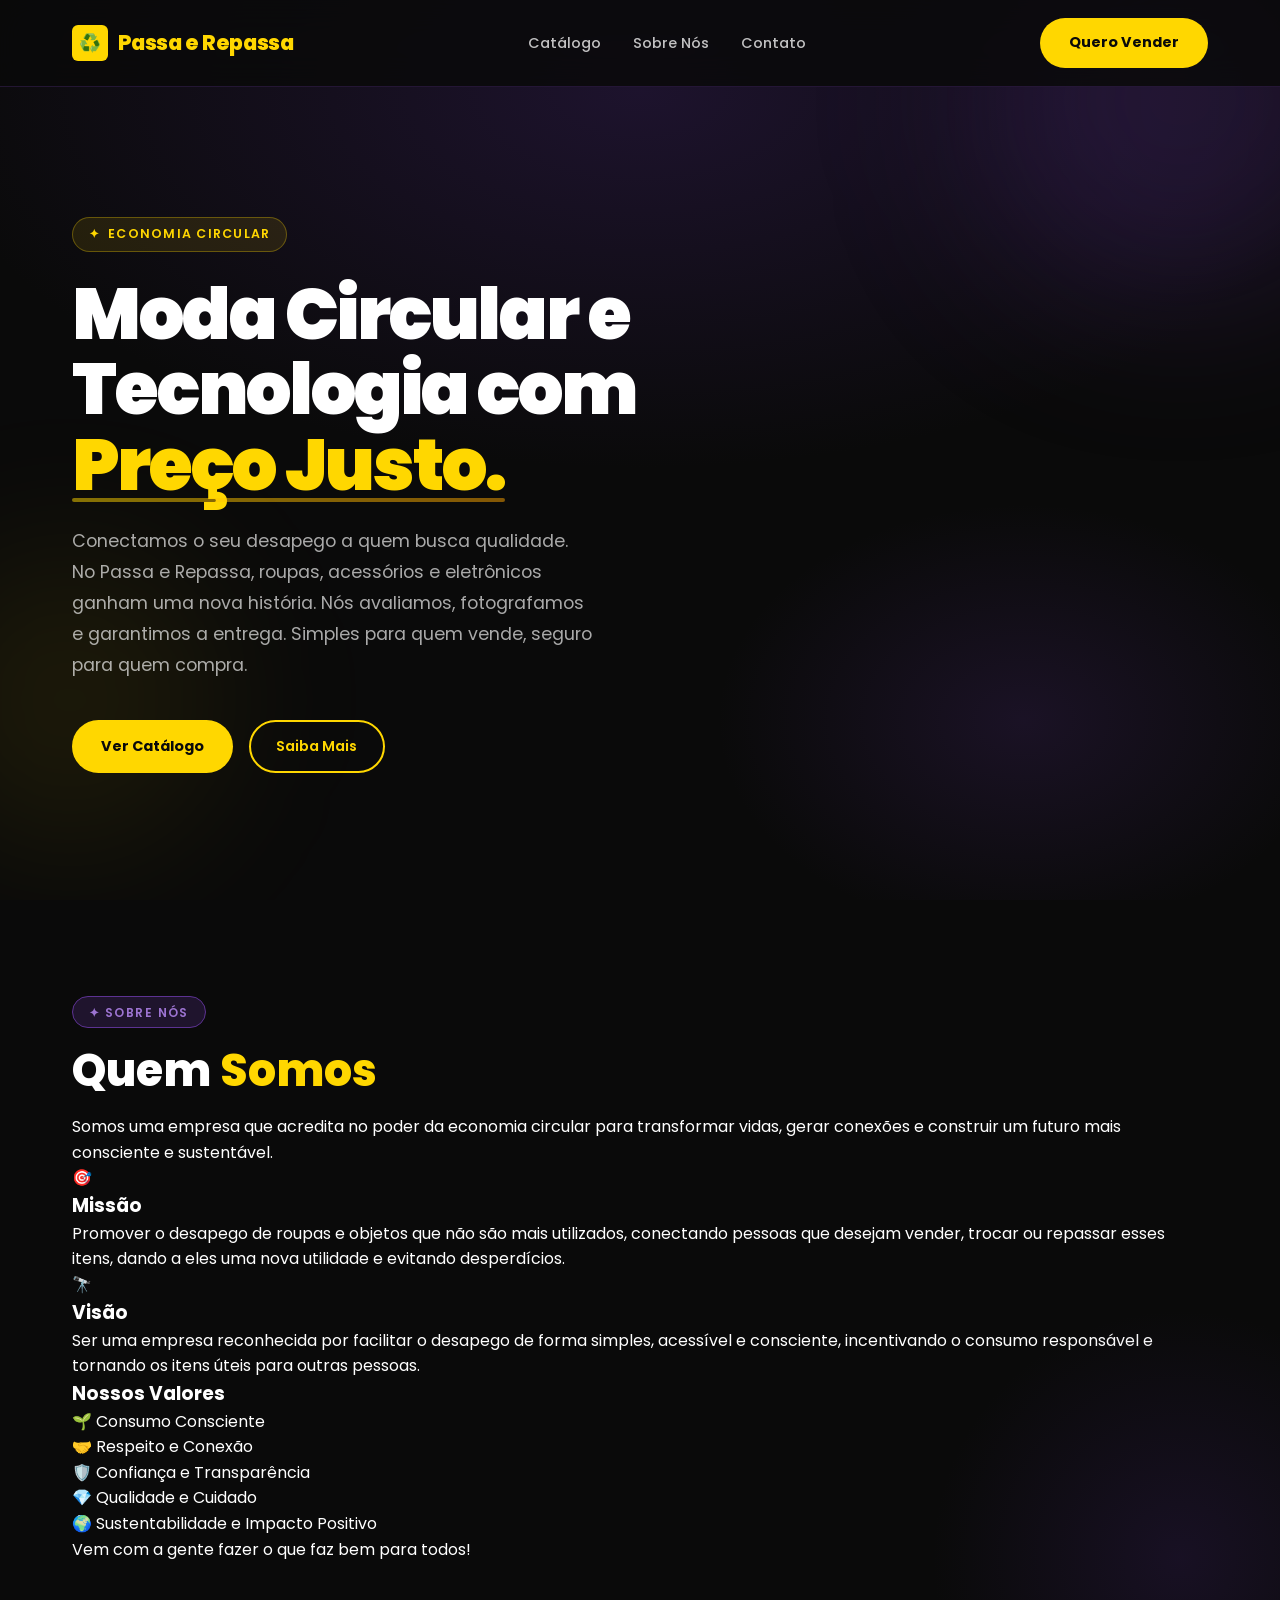
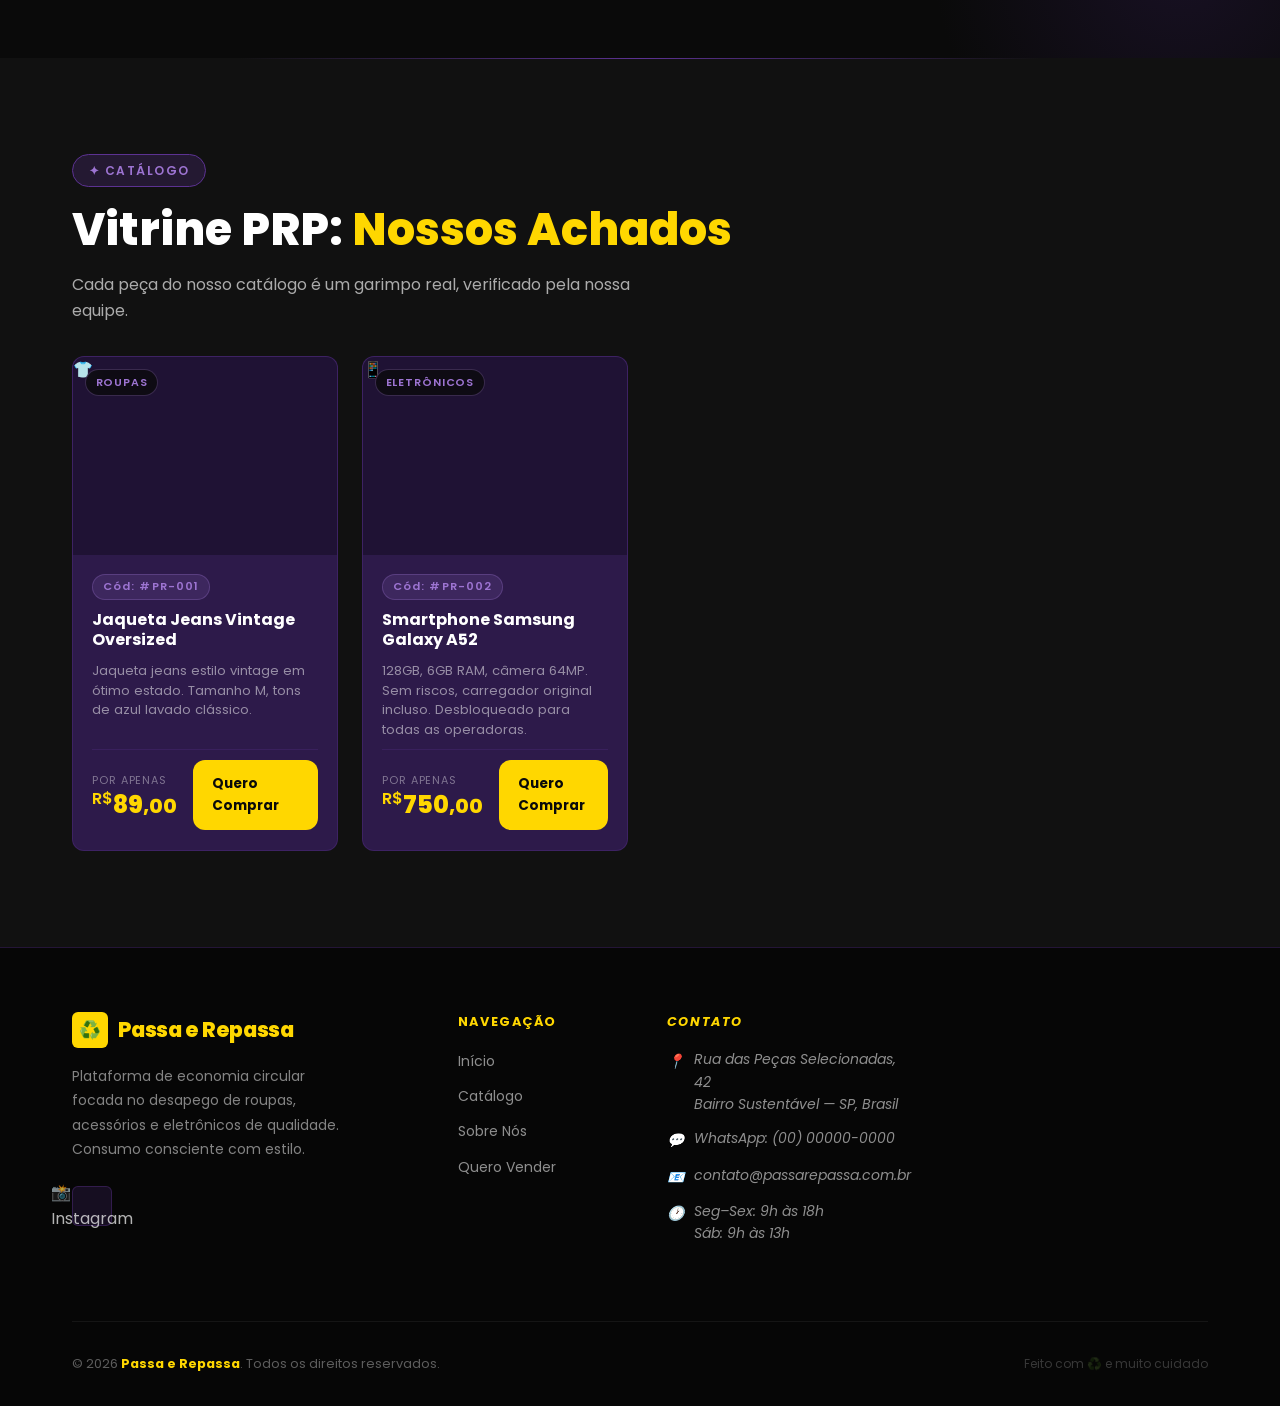
==== commit 49efc2a2: "adicionando lógica do catálogo" ====
--- a/front-end/index.html
+++ b/front-end/index.html
@@ -2,66 +2,57 @@
 <html lang="pt-BR">
 
 <head>
-  <!-- ─────────────────────────────────────────
-       META TAGS & SEO
-       ───────────────────────────────────────── -->
   <meta charset="UTF-8" />
   <meta name="viewport" content="width=device-width, initial-scale=1.0" />
   <meta name="description"
-    content="Passe e Repassa — curadoria especializada de roupas, acessórios e eletrônicos de segunda mão. Encontre peças únicas com qualidade garantida." />
+    content="Passa e Repassa — plataforma de economia circular. Roupas, acessórios e eletrônicos de qualidade com avaliação, fotografia e entrega garantida." />
   <meta name="keywords"
-    content="segunda mão, brechó, curadoria, roupas usadas, eletrônicos usados, acessórios, sustentabilidade" />
-  <meta name="author" content="Passe e Repassa" />
-
-  <!-- Open Graph (compartilhamento em redes sociais) -->
-  <meta property="og:title" content="Passe e Repassa — Curadoria de Segunda Mão" />
-  <meta property="og:description" content="Roupas, acessórios e eletrônicos selecionados com cuidado para você." />
+    content="economia circular, segunda mão, desapego, roupas, acessórios, eletrônicos, sustentabilidade, brechó online" />
+  <meta name="author" content="Passa e Repassa" />
+
+  <meta property="og:title" content="Passa e Repassa — Economia Circular com Preço Justo" />
+  <meta property="og:description"
+    content="Conectamos o seu desapego a quem busca qualidade. Roupas, acessórios e eletrônicos ganham uma nova história." />
   <meta property="og:type" content="website" />
 
-  <title>Passe e Repassa — Curadoria de Segunda Mão</title>
-
-  <!-- Favicon inline (emoji, sem arquivo externo necessário) -->
+  <title>Passa e Repassa — Moda Circular e Tecnologia com Preço Justo</title>
+
   <link rel="icon"
     href="data:image/svg+xml,<svg xmlns='http://www.w3.org/2000/svg' viewBox='0 0 100 100'><text y='.9em' font-size='90'>♻️</text></svg>" />
 
-  <!-- Stylesheet principal -->
-  <link rel="stylesheet" href="style.css" />
+  <link rel="preconnect" href="https://fonts.googleapis.com" />
+  <link rel="preconnect" href="https://fonts.gstatic.com" crossorigin />
+  <link href="https://fonts.googleapis.com/css2?family=Poppins:wght@300;400;500;600;700;800;900&display=swap"
+    rel="stylesheet" />
+
+  <link rel="stylesheet" href="style.css">
 </head>
 
 <body>
 
   <!-- ══════════════════════════════════════════
        HEADER / NAVBAR
-       Fixo no topo. Contém: logo, links de
-       navegação e botão "Quero Vender".
-       Menu mobile controlado por JS no final.
        ══════════════════════════════════════════ -->
   <header id="header" role="banner">
     <nav class="navbar container" aria-label="Navegação principal">
 
-      <!-- Logo -->
-      <a href="#hero" class="navbar__logo" aria-label="Ir para o início">
+      <a href="#hero" class="navbar__logo" aria-label="Passa e Repassa — ir para o início">
         <span class="navbar__logo-icon" aria-hidden="true">♻️</span>
-        <span>Passe e <span>Repassa</span></span>
+        <span>Passa e <span class="navbar__logo-highlight">Repassa</span></span>
       </a>
 
-      <!-- Links de navegação (desktop) -->
       <ul class="navbar__links" role="list">
-        <li><a href="#catalogo" id="nav-catalogo">Catálogo</a></li>
-        <li><a href="#sobre" id="nav-sobre">Sobre</a></li>
-        <li><a href="#contato" id="nav-contato">Contato</a></li>
+        <li><a href="#catalogo">Catálogo</a></li>
+        <li><a href="#sobre">Sobre Nós</a></li>
+        <li><a href="#contato">Contato</a></li>
       </ul>
 
-      <!-- Ações: botão CTA + hamburguer (mobile) -->
       <div class="navbar__actions">
-        <!-- Botão "Quero Vender" — link para WhatsApp futuramente -->
-        <a href="https://wa.me/5500000000000?text=Olá!%20Quero%20vender%20um%20item." target="_blank"
-          rel="noopener noreferrer" class="btn-primary" id="btn-quero-vender"
-          aria-label="Quero vender um item via WhatsApp">
+        <a href="https://wa.me/5500000000000?text=Olá!%20Quero%20vender%20um%20item%20no%20Passa%20e%20Repassa."
+          target="_blank" rel="noopener noreferrer" class="btn-primary navbar__cta">
           Quero Vender
         </a>
 
-        <!-- Botão hamburguer (visível apenas no mobile) -->
         <button class="navbar__hamburger" id="hamburger-btn" aria-label="Abrir menu de navegação" aria-expanded="false"
           aria-controls="mobile-menu">
           <span></span>
@@ -71,199 +62,197 @@
       </div>
     </nav>
 
-    <!-- Menu mobile expansível -->
     <nav class="navbar__mobile-menu container" id="mobile-menu" aria-label="Menu mobile" aria-hidden="true">
       <ul role="list">
         <li><a href="#catalogo" class="mobile-nav-link">Catálogo</a></li>
-        <li><a href="#sobre" class="mobile-nav-link">Sobre</a></li>
+        <li><a href="#sobre" class="mobile-nav-link">Sobre Nós</a></li>
         <li><a href="#contato" class="mobile-nav-link">Contato</a></li>
+        <li>
+          <a href="https://wa.me/5500000000000?text=Olá!%20Quero%20vender%20um%20item%20no%20Passa%20e%20Repassa."
+            target="_blank" rel="noopener noreferrer" class="btn-primary mobile-nav-cta">
+            Quero Vender
+          </a>
+        </li>
       </ul>
     </nav>
   </header>
 
 
   <!-- ══════════════════════════════════════════
-       MAIN — conteúdo principal da página
+       MAIN
        ══════════════════════════════════════════ -->
   <main id="main-content">
 
     <!-- ──────────────────────────────────────
-         SEÇÃO 1 — HERO
-         Título de impacto, subtítulo e CTA.
+         HERO
          ────────────────────────────────────── -->
     <section id="hero" aria-labelledby="hero-title">
-
-      <!-- Fundo decorativo (não interativo) -->
       <div class="hero__bg" aria-hidden="true"></div>
       <div class="hero__orb hero__orb--1" aria-hidden="true"></div>
       <div class="hero__orb hero__orb--2" aria-hidden="true"></div>
 
-      <!-- Conteúdo principal do hero -->
       <div class="container">
         <div class="hero__content">
-
-          <!-- Eyebrow / pré-título -->
-          <p class="hero__eyebrow" aria-label="Curadoria de segunda mão">
+          <p class="hero__eyebrow">
             <span aria-hidden="true">✦</span>
-            Curadoria de Segunda Mão
-          </p>
-
-          <!-- Título principal (H1 — único na página) -->
+            Economia Circular
+          </p>
+
           <h1 class="hero__title" id="hero-title">
-            Moda &amp; Tech<br />
-            <span class="highlight">com história</span><br />
-            e valor real.
+            Moda Circular e Tecnologia com <span class="highlight">Preço Justo.</span>
           </h1>
 
-          <!-- Subtítulo explicando o modelo de curadoria -->
           <p class="hero__subtitle">
-            <strong>O desapego de alguém pode ser o seu próximo item favorito.</strong>
-            Conectamos quem quer vender a quem quer comprar com total segurança.
-            No Passe e Repassa, toda peça, do vestuário ao eletrônico, passa por nossa revisão antes de chegar até você.
-            Moda e tecnologia com valor justo e qualidade garantida.
-          </p>
-
-          <!-- Call to Action -->
+            Conectamos o seu desapego a quem busca qualidade. No Passa e Repassa, roupas,
+            acessórios e eletrônicos ganham uma nova história. Nós avaliamos, fotografamos e
+            garantimos a entrega. Simples para quem vende, seguro para quem compra.
+          </p>
+
           <div class="hero__cta">
-            <a href="#catalogo" class="btn-primary" id="btn-hero-catalogo">
-              <span aria-hidden="true">🛍️</span>
-              Ver Catálogo
-            </a>
-            <a href="#sobre" class="btn-outline" id="btn-hero-saiba-mais">
-              Saiba Mais
-            </a>
-          </div>
-
-          <!-- Estatísticas rápidas -->
-          <div class="hero__stats" aria-label="Números do Passe e Repassa">
-            <div class="hero__stat-item">
-              <span class="hero__stat-number">+500</span>
-              <span class="hero__stat-label">Peças Curadas</span>
-            </div>
-            <div class="hero__stat-item">
-              <span class="hero__stat-number">+300</span>
-              <span class="hero__stat-label">Clientes Satisfeitos</span>
-            </div>
-            <div class="hero__stat-item">
-              <span class="hero__stat-number">3</span>
-              <span class="hero__stat-label">Categorias</span>
-            </div>
+            <a href="#catalogo" class="btn-primary">Ver Catálogo</a>
+            <a href="#sobre" class="btn-outline">Saiba Mais</a>
           </div>
         </div>
       </div>
-
-      <!-- Imagem decorativa (lado direito, visível em desktop) -->
-      <div class="hero__visual" aria-hidden="true">
-        <div class="hero__image-frame">
-          <!-- Placeholder visual enquanto imagem real não é inserida -->
-          <div style="
-            width: 100%;
-            height: 500px;
-            background: linear-gradient(135deg, #2D1A4A 0%, #5C3292 50%, #2D1A4A 100%);
-            display: flex;
-            flex-direction: column;
-            align-items: center;
-            justify-content: center;
-            gap: 1rem;
-          ">
-            <span style="font-size: 5rem;">👗</span>
-            <span
-              style="color: rgba(255,255,255,0.4); font-size: 0.85rem; letter-spacing: 0.1em; text-transform: uppercase;">Imagem
-              do Produto</span>
-          </div>
+    </section>
+
+
+    <!-- ──────────────────────────────────────
+         QUEM SOMOS
+         ────────────────────────────────────── -->
+    <section id="sobre" aria-labelledby="sobre-title">
+      <div class="container">
+
+        <header class="section-header">
+          <p class="section-badge">✦ Sobre Nós</p>
+          <h2 class="section-title" id="sobre-title">Quem <span>Somos</span></h2>
+          <p class="section-lead">
+            Somos uma empresa que acredita no poder da economia circular para transformar vidas,
+            gerar conexões e construir um futuro mais consciente e sustentável.
+          </p>
+        </header>
+
+        <div class="sobre__mission-grid">
+
+          <article class="sobre__card">
+            <div class="sobre__card-icon" aria-hidden="true">🎯</div>
+            <h3 class="sobre__card-title">Missão</h3>
+            <p class="sobre__card-text">
+              Promover o desapego de roupas e objetos que não são mais utilizados, conectando
+              pessoas que desejam vender, trocar ou repassar esses itens, dando a eles uma nova
+              utilidade e evitando desperdícios.
+            </p>
+          </article>
+
+          <article class="sobre__card">
+            <div class="sobre__card-icon" aria-hidden="true">🔭</div>
+            <h3 class="sobre__card-title">Visão</h3>
+            <p class="sobre__card-text">
+              Ser uma empresa reconhecida por facilitar o desapego de forma simples, acessível e
+              consciente, incentivando o consumo responsável e tornando os itens úteis para
+              outras pessoas.
+            </p>
+          </article>
+
         </div>
+
+        <div class="sobre__values">
+          <h3 class="sobre__values-title">Nossos Valores</h3>
+
+          <ul class="values__grid" role="list">
+            <li class="value__item">
+              <span class="value__icon" aria-hidden="true">🌱</span>
+              <span class="value__label">Consumo Consciente</span>
+            </li>
+            <li class="value__item">
+              <span class="value__icon" aria-hidden="true">🤝</span>
+              <span class="value__label">Respeito e Conexão</span>
+            </li>
+            <li class="value__item">
+              <span class="value__icon" aria-hidden="true">🛡️</span>
+              <span class="value__label">Confiança e Transparência</span>
+            </li>
+            <li class="value__item">
+              <span class="value__icon" aria-hidden="true">💎</span>
+              <span class="value__label">Qualidade e Cuidado</span>
+            </li>
+            <li class="value__item">
+              <span class="value__icon" aria-hidden="true">🌍</span>
+              <span class="value__label">Sustentabilidade e Impacto Positivo</span>
+            </li>
+          </ul>
+        </div>
+
+        <p class="sobre__closing">
+          Vem com a gente fazer o que faz bem para todos!
+        </p>
+
       </div>
     </section>
 
 
     <!-- ──────────────────────────────────────
-         SEÇÃO 2 — CATÁLOGO DE PRODUTOS
-         Grid de 4 cards com informações completas.
-         O botão "Quero Comprar" será linkado ao
-         WhatsApp futuramente (href="#").
+         CATÁLOGO
          ────────────────────────────────────── -->
     <section id="catalogo" aria-labelledby="catalogo-title">
       <div class="container">
 
-        <!-- Cabeçalho da seção -->
-        <header class="catalogo__header">
-          <p class="section-badge" aria-label="Seção de catálogo">✦ Catálogo</p>
-          <h2 class="section-title" id="catalogo-title">
-            Peças <span>Selecionadas</span><br />
-            com Curadoria
-          </h2>
+        <header class="section-header">
+          <p class="section-badge">✦ Catálogo</p>
+          <h2 class="section-title" id="catalogo-title">Vitrine PRP: <span>Nossos Achados</span></h2>
           <p class="section-subtitle">
-            Cada item é verificado e aprovado pela nossa equipe antes de entrar no catálogo.
-            Qualidade garantida em cada compra.
+            Cada peça do nosso catálogo é um garimpo real, verificado pela nossa equipe.
           </p>
         </header>
 
-        <!-- Grid de produtos -->
-        <div class="catalogo__grid" role="list" aria-label="Produtos disponíveis">
-
-          <!-- ── CARD 1 — Jaqueta Vintage ── -->
-          <article class="product-card" role="listitem" aria-label="Produto: Jaqueta Jeans Vintage">
-            <!-- Imagem do produto -->
+        <div id="catalogo-grid" class="catalogo__grid" role="list" aria-label="Produtos disponíveis">
+
+          <!-- ── CARD 1 — Roupa ── -->
+          <article class="product-card" role="listitem">
             <div class="product-card__image-wrap">
-              <!-- Placeholder — substitua src pela URL da imagem real -->
-              <div style="
-                width: 100%; height: 100%;
-                background: linear-gradient(135deg, #1a0f2e 0%, #3d2060 100%);
-                display: flex; align-items: center; justify-content: center;
-                font-size: 4rem;
-              " role="img" aria-label="Jaqueta Jeans Vintage">👕</div>
-              <!-- Badge de categoria -->
-              <span class="product-card__category" aria-label="Categoria: Roupas">Roupas</span>
-              <!-- Badge de condição -->
-              <span class="product-card__condition" aria-label="Condição: Ótimo estado">Ótimo estado</span>
+              <div class="product-card__placeholder product-card__placeholder--roupa" role="img"
+                aria-label="Jaqueta Jeans Vintage Oversized">
+                👕
+              </div>
+              <span class="product-card__category">Roupas</span>
             </div>
 
-            <!-- Informações do produto -->
             <div class="product-card__body">
-              <!-- Código de identificação -->
-              <span class="product-card__code" aria-label="Código do produto PR-001">Cód: #PR-001</span>
-              <!-- Título -->
+              <span class="product-card__code">Cód: #PR-001</span>
               <h3 class="product-card__title">Jaqueta Jeans Vintage Oversized</h3>
-              <!-- Descrição curta -->
               <p class="product-card__desc">
-                Jaqueta jeans estilo vintage em ótimo estado de conservação.
-                Tamanho M, tons de azul lavado clássico.
+                Jaqueta jeans estilo vintage em ótimo estado. Tamanho M, tons de azul lavado
+                clássico.
               </p>
 
-              <!-- Preço e botão -->
               <div class="product-card__footer">
                 <div class="product-card__price">
                   <span class="product-card__price-label">Por apenas</span>
-                  <span class="product-card__price-value" aria-label="R$ 89,00">
+                  <span class="product-card__price-value">
                     <span class="currency">R$</span>89<small>,00</small>
                   </span>
                 </div>
-                <!-- Link futuro para WhatsApp: substitua href pela URL com mensagem pré-preenchida -->
-                <a href="https://wa.me/5500000000000?text=Olá!%20Tenho%20interesse%20no%20item%20%23PR-001%20(Jaqueta%20Jeans%20Vintage)."
-                  target="_blank" rel="noopener noreferrer" class="btn-whatsapp" id="btn-comprar-pr001"
-                  aria-label="Quero comprar a Jaqueta Jeans Vintage via WhatsApp">
-                  <span aria-hidden="true">💬</span> Quero Comprar
+                <a href="https://wa.me/5500000000000?text=Olá!%20Tenho%20interesse%20no%20produto%20Cód:%20%23PR-001%20(Jaqueta%20Jeans%20Vintage)."
+                  target="_blank" rel="noopener noreferrer" class="btn-whatsapp">
+                  Quero Comprar
                 </a>
               </div>
             </div>
           </article>
 
 
-          <!-- ── CARD 2 — Smartphone ── -->
-          <article class="product-card" role="listitem" aria-label="Produto: Smartphone Samsung Galaxy A52">
+          <!-- ── CARD 2 — Eletrônico ── -->
+          <article class="product-card" role="listitem">
             <div class="product-card__image-wrap">
-              <div style="
-                width: 100%; height: 100%;
-                background: linear-gradient(135deg, #0f1a2e 0%, #1a3a5c 100%);
-                display: flex; align-items: center; justify-content: center;
-                font-size: 4rem;
-              " role="img" aria-label="Smartphone Samsung Galaxy A52">📱</div>
-              <span class="product-card__category" aria-label="Categoria: Eletrônicos">Eletrônicos</span>
-              <span class="product-card__condition" aria-label="Condição: Seminovo">Seminovo</span>
+              <div class="product-card__placeholder product-card__placeholder--eletronico" role="img"
+                aria-label="Smartphone Samsung Galaxy A52">
+                📱
+              </div>
+              <span class="product-card__category">Eletrônicos</span>
             </div>
 
             <div class="product-card__body">
-              <span class="product-card__code" aria-label="Código do produto PR-002">Cód: #PR-002</span>
+              <span class="product-card__code">Cód: #PR-002</span>
               <h3 class="product-card__title">Smartphone Samsung Galaxy A52</h3>
               <p class="product-card__desc">
                 128GB, 6GB RAM, câmera 64MP. Sem riscos, carregador original incluso.
@@ -273,218 +262,53 @@
               <div class="product-card__footer">
                 <div class="product-card__price">
                   <span class="product-card__price-label">Por apenas</span>
-                  <span class="product-card__price-value" aria-label="R$ 750,00">
+                  <span class="product-card__price-value">
                     <span class="currency">R$</span>750<small>,00</small>
                   </span>
                 </div>
-                <a href="https://wa.me/5500000000000?text=Olá!%20Tenho%20interesse%20no%20item%20%23PR-002%20(Samsung%20Galaxy%20A52)."
-                  target="_blank" rel="noopener noreferrer" class="btn-whatsapp" id="btn-comprar-pr002"
-                  aria-label="Quero comprar o Samsung Galaxy A52 via WhatsApp">
-                  <span aria-hidden="true">💬</span> Quero Comprar
+                <a href="https://wa.me/5500000000000?text=Olá!%20Tenho%20interesse%20no%20produto%20Cód:%20%23PR-002%20(Samsung%20Galaxy%20A52)."
+                  target="_blank" rel="noopener noreferrer" class="btn-whatsapp">
+                  Quero Comprar
                 </a>
               </div>
             </div>
           </article>
 
-
-          <!-- ── CARD 3 — Bolsa de Couro ── -->
-          <article class="product-card" role="listitem" aria-label="Produto: Bolsa de Couro Transversal">
-            <div class="product-card__image-wrap">
-              <div style="
-                width: 100%; height: 100%;
-                background: linear-gradient(135deg, #2e1a0f 0%, #6b3a1a 100%);
-                display: flex; align-items: center; justify-content: center;
-                font-size: 4rem;
-              " role="img" aria-label="Bolsa de Couro Transversal">👜</div>
-              <span class="product-card__category" aria-label="Categoria: Acessórios">Acessórios</span>
-              <span class="product-card__condition" aria-label="Condição: Muito bom">Muito bom</span>
-            </div>
-
-            <div class="product-card__body">
-              <span class="product-card__code" aria-label="Código do produto PR-003">Cód: #PR-003</span>
-              <h3 class="product-card__title">Bolsa de Couro Transversal Premium</h3>
-              <p class="product-card__desc">
-                Bolsa transversal em couro legítimo marrom. Ferragens douradas,
-                alça ajustável. Compartimentos internos organizados.
-              </p>
-
-              <div class="product-card__footer">
-                <div class="product-card__price">
-                  <span class="product-card__price-label">Por apenas</span>
-                  <span class="product-card__price-value" aria-label="R$ 180,00">
-                    <span class="currency">R$</span>180<small>,00</small>
-                  </span>
-                </div>
-                <a href="https://wa.me/5500000000000?text=Olá!%20Tenho%20interesse%20no%20item%20%23PR-003%20(Bolsa%20de%20Couro%20Transversal)."
-                  target="_blank" rel="noopener noreferrer" class="btn-whatsapp" id="btn-comprar-pr003"
-                  aria-label="Quero comprar a Bolsa de Couro via WhatsApp">
-                  <span aria-hidden="true">💬</span> Quero Comprar
-                </a>
-              </div>
-            </div>
-          </article>
-
-
-          <!-- ── CARD 4 — Notebook ── -->
-          <article class="product-card" role="listitem" aria-label="Produto: Notebook Dell Inspiron 15">
-            <div class="product-card__image-wrap">
-              <div style="
-                width: 100%; height: 100%;
-                background: linear-gradient(135deg, #0f2e1a 0%, #1a5c3a 100%);
-                display: flex; align-items: center; justify-content: center;
-                font-size: 4rem;
-              " role="img" aria-label="Notebook Dell Inspiron 15">💻</div>
-              <span class="product-card__category" aria-label="Categoria: Eletrônicos">Eletrônicos</span>
-              <span class="product-card__condition" aria-label="Condição: Seminovo">Seminovo</span>
-            </div>
-
-            <div class="product-card__body">
-              <span class="product-card__code" aria-label="Código do produto PR-004">Cód: #PR-004</span>
-              <h3 class="product-card__title">Notebook Dell Inspiron 15 i5</h3>
-              <p class="product-card__desc">
-                Intel Core i5, 8GB RAM, SSD 256GB. Bateria com boa duração,
-                tela Full HD sem arranhões. Ideal para trabalho e estudos.
-              </p>
-
-              <div class="product-card__footer">
-                <div class="product-card__price">
-                  <span class="product-card__price-label">Por apenas</span>
-                  <span class="product-card__price-value" aria-label="R$ 1.350,00">
-                    <span class="currency">R$</span>1.350<small>,00</small>
-                  </span>
-                </div>
-                <a href="https://wa.me/5500000000000?text=Olá!%20Tenho%20interesse%20no%20item%20%23PR-004%20(Notebook%20Dell%20Inspiron%2015)."
-                  target="_blank" rel="noopener noreferrer" class="btn-whatsapp" id="btn-comprar-pr004"
-                  aria-label="Quero comprar o Notebook Dell via WhatsApp">
-                  <span aria-hidden="true">💬</span> Quero Comprar
-                </a>
-              </div>
-            </div>
-          </article>
-
-        </div><!-- /catalogo__grid -->
-      </div><!-- /container -->
+        </div><!-- /#catalogo-grid -->
+
+      </div>
     </section>
 
-
-    <!-- ──────────────────────────────────────
-         SEÇÃO 3 — SOBRE A EMPRESA
-         Duas colunas: "Quem Somos" e "O Que Fazemos".
-         ────────────────────────────────────── -->
-    <section id="sobre" aria-labelledby="sobre-title">
-      <div class="container">
-
-        <!-- Cabeçalho centralizado -->
-        <header style="text-align: center; margin-bottom: var(--spacing-lg);">
-          <p class="section-badge">✦ Sobre Nós</p>
-          <h2 class="section-title" id="sobre-title">
-            Por que o <span>Passe e Repassa</span><br />
-            é diferente?
-          </h2>
-          <p class="section-subtitle" style="margin-inline: auto;">
-            Acreditamos que um produto de qualidade merece uma segunda chance —
-            e você merece encontrá-lo sem complicação.
-          </p>
-        </header>
-
-        <!-- Grid de duas colunas -->
-        <div class="sobre__grid">
-
-          <!-- Coluna 1: Quem Somos -->
-          <article class="sobre__col" aria-labelledby="quem-somos-title">
-            <div class="sobre__col-icon" aria-hidden="true">🏪</div>
-            <h3 class="sobre__col-title" id="quem-somos-title">
-              <span>Quem</span> Somos
-            </h3>
-            <p class="sobre__col-text">
-              O <strong>Passe e Repassa</strong> nasceu da ideia de que consumir com
-              consciência não precisa significar abrir mão de qualidade ou estilo.
-              Somos uma empresa especializada em produtos semi-novos,
-              conectando compradores exigentes a itens verificados e bem cuidados.
-            </p>
-            <p class="sobre__col-text">
-              Nossa equipe analisa cada item antes de publicá-lo, garantindo
-              transparência total sobre o estado de conservação, origem e
-              autenticidade do produto.
-            </p>
-            <ul class="sobre__list" aria-label="Diferenciais da empresa">
-              <li class="sobre__list-item">Fundada com foco em moda sustentável</li>
-              <li class="sobre__list-item">Atendimento humanizado via WhatsApp</li>
-              <li class="sobre__list-item">Produtos selecionados e testados</li>
-            </ul>
-          </article>
-
-          <!-- Coluna 2: O Que Fazemos -->
-          <article class="sobre__col" aria-labelledby="o-que-fazemos-title">
-            <div class="sobre__col-icon" aria-hidden="true">🔍</div>
-            <h3 class="sobre__col-title" id="o-que-fazemos-title">
-              O Que <span>Fazemos</span>
-            </h3>
-            <p class="sobre__col-text">
-              Atuamos como intermediários entre quem quer <strong>vender</strong> e quem
-              quer <strong>comprar</strong>. Recebemos itens, avaliamos a condição e
-              descrevemos cada produto com honestidade para que você compre com confiança.
-            </p>
-            <p class="sobre__col-text">
-              Trabalhamos com três categorias principais: <em>roupas e vestuário</em>,
-              <em>acessórios</em> (bolsas, calçados, bijuterias) e
-              <em>eletrônicos</em> (smartphones, notebooks, fones). Tudo selecionado
-              por especialistas.
-            </p>
-            <ul class="sobre__list" aria-label="Processo de curadoria">
-              <li class="sobre__list-item">Recebemos e avaliamos seu item gratuitamente</li>
-              <li class="sobre__list-item">Fotografamos e publicamos no catálogo</li>
-              <li class="sobre__list-item">Repassamos o valor combinado ao vendedor</li>
-              <li class="sobre__list-item">Entrega segura ao comprador</li>
-            </ul>
-          </article>
-
-        </div><!-- /sobre__grid -->
-      </div><!-- /container -->
-    </section>
-
-  </main><!-- /main -->
+  </main>
 
 
   <!-- ══════════════════════════════════════════
        FOOTER
-       Informações de contato, redes sociais,
-       endereço e direitos autorais.
        ══════════════════════════════════════════ -->
-  <footer id="footer" role="contentinfo" aria-label="Rodapé do site">
+  <footer id="footer" role="contentinfo">
     <div class="container">
 
-      <!-- Grid de colunas do footer -->
       <div class="footer__grid">
 
-        <!-- Coluna 1: Marca / Sobre -->
         <div class="footer__brand">
-          <!-- Logo repetida no footer -->
-          <a href="#hero" class="navbar__logo" aria-label="Voltar ao início">
+          <a href="#hero" class="navbar__logo" aria-label="Passa e Repassa — voltar ao início">
             <span class="navbar__logo-icon" aria-hidden="true">♻️</span>
-            <span>Passe e <span>Repassa</span></span>
+            <span>Passa e <span class="navbar__logo-highlight">Repassa</span></span>
           </a>
 
           <p class="footer__brand-desc">
-            Curadoria especializada de roupas, acessórios e eletrônicos de segunda mão.
-            Consumo consciente com qualidade e estilo.
-          </p>
-
-          <!-- Redes Sociais -->
+            Plataforma de economia circular focada no desapego de roupas, acessórios e
+            eletrônicos de qualidade. Consumo consciente com estilo.
+          </p>
+
           <nav class="footer__socials" aria-label="Redes sociais">
             <a href="https://www.instagram.com/passarepassa.prp/" target="_blank" rel="noopener noreferrer"
-              class="footer__social-link" id="social-instagram" aria-label="Instagram do Passe e Repassa">📸</a>
-            <a href="https://wa.me/5500000000000" target="_blank" rel="noopener noreferrer" class="footer__social-link"
-              id="social-whatsapp" aria-label="WhatsApp do Passe e Repassa">💬</a>
-            <a href="https://tiktok.com" target="_blank" rel="noopener noreferrer" class="footer__social-link"
-              id="social-tiktok" aria-label="TikTok do Passe e Repassa">🎵</a>
-            <a href="https://facebook.com" target="_blank" rel="noopener noreferrer" class="footer__social-link"
-              id="social-facebook" aria-label="Facebook do Passe e Repassa">👤</a>
+              class="footer__social-link" aria-label="Instagram do Passa e Repassa">
+              📸 Instagram
+            </a>
           </nav>
-        </div><!-- /footer__brand -->
-
-
-        <!-- Coluna 2: Navegação rápida -->
+        </div>
+
         <nav aria-label="Links rápidos">
           <h4 class="footer__col-title">Navegação</h4>
           <ul class="footer__links" role="list">
@@ -492,27 +316,13 @@
             <li><a href="#catalogo">Catálogo</a></li>
             <li><a href="#sobre">Sobre Nós</a></li>
             <li>
-              <a href="https://wa.me/5500000000000?text=Olá!%20Quero%20vender%20um%20item." target="_blank"
-                rel="noopener noreferrer">Quero Vender</a>
+              <a href="https://wa.me/5500000000000?text=Olá!%20Quero%20vender%20um%20item%20no%20Passa%20e%20Repassa."
+                target="_blank" rel="noopener noreferrer">Quero Vender</a>
             </li>
           </ul>
         </nav>
 
-
-        <!-- Coluna 3: Categorias -->
-        <nav aria-label="Categorias do catálogo">
-          <h4 class="footer__col-title">Categorias</h4>
-          <ul class="footer__links" role="list">
-            <li><a href="#catalogo">👗 Roupas</a></li>
-            <li><a href="#catalogo">👜 Acessórios</a></li>
-            <li><a href="#catalogo">📱 Eletrônicos</a></li>
-            <li><a href="#catalogo">💻 Notebooks</a></li>
-          </ul>
-        </nav>
-
-
-        <!-- Coluna 4: Contato -->
-        <address id="contato" aria-label="Informações de contato">
+        <address id="contato" class="footer__contact" aria-label="Informações de contato">
           <h4 class="footer__col-title">Contato</h4>
 
           <div class="footer__contact-item">
@@ -529,9 +339,7 @@
 
           <div class="footer__contact-item">
             <span class="footer__contact-icon" aria-hidden="true">📧</span>
-            <a href="mailto:contato@passerepassa.com.br">
-              contato@passerepassa.com.br
-            </a>
+            <a href="mailto:contato@passarepassa.com.br">contato@passarepassa.com.br</a>
           </div>
 
           <div class="footer__contact-item">
@@ -542,27 +350,17 @@
 
       </div><!-- /footer__grid -->
 
-
-      <!-- Linha inferior: copyright e crédito -->
       <div class="footer__bottom">
         <p class="footer__copyright">
-          &copy; <time datetime="2025">2025</time>
-          <strong>Passe e Repassa</strong>. Todos os direitos reservados.
+          &copy; <time datetime="2026">2026</time>
+          <strong>Passa e Repassa</strong>. Todos os direitos reservados.
         </p>
-        <p class="footer__made-with">
-          Feito com ♻️ e muito cuidado
-        </p>
-      </div>
-
-    </div><!-- /container -->
+        <p class="footer__made-with">Feito com ♻️ e muito cuidado</p>
+      </div>
+
+    </div>
   </footer>
 
-
-  <!-- ──────────────────────────────────────────
-       JAVASCRIPT
-       Controle do menu hamburguer mobile.
-       Nenhuma dependência externa necessária.
-       ────────────────────────────────────────── -->
   <script src="main.js" defer></script>
 
 </body>
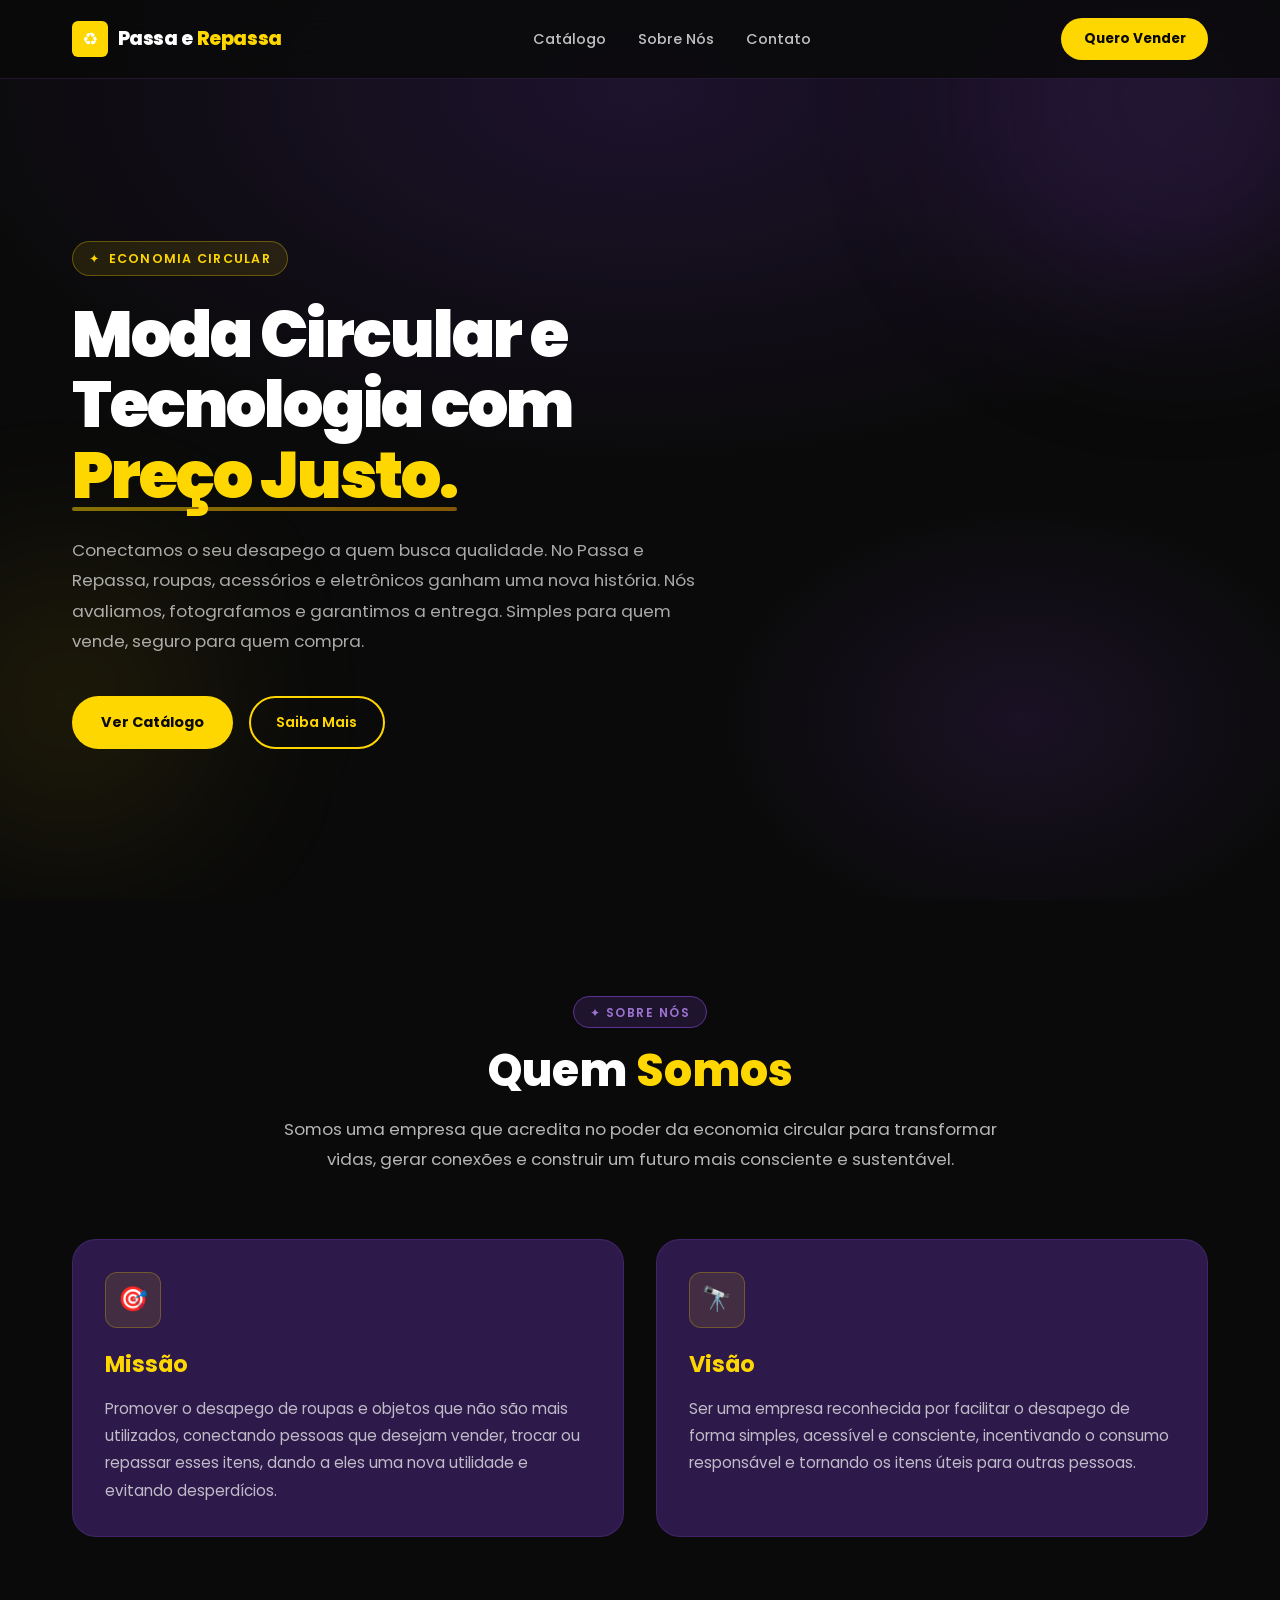
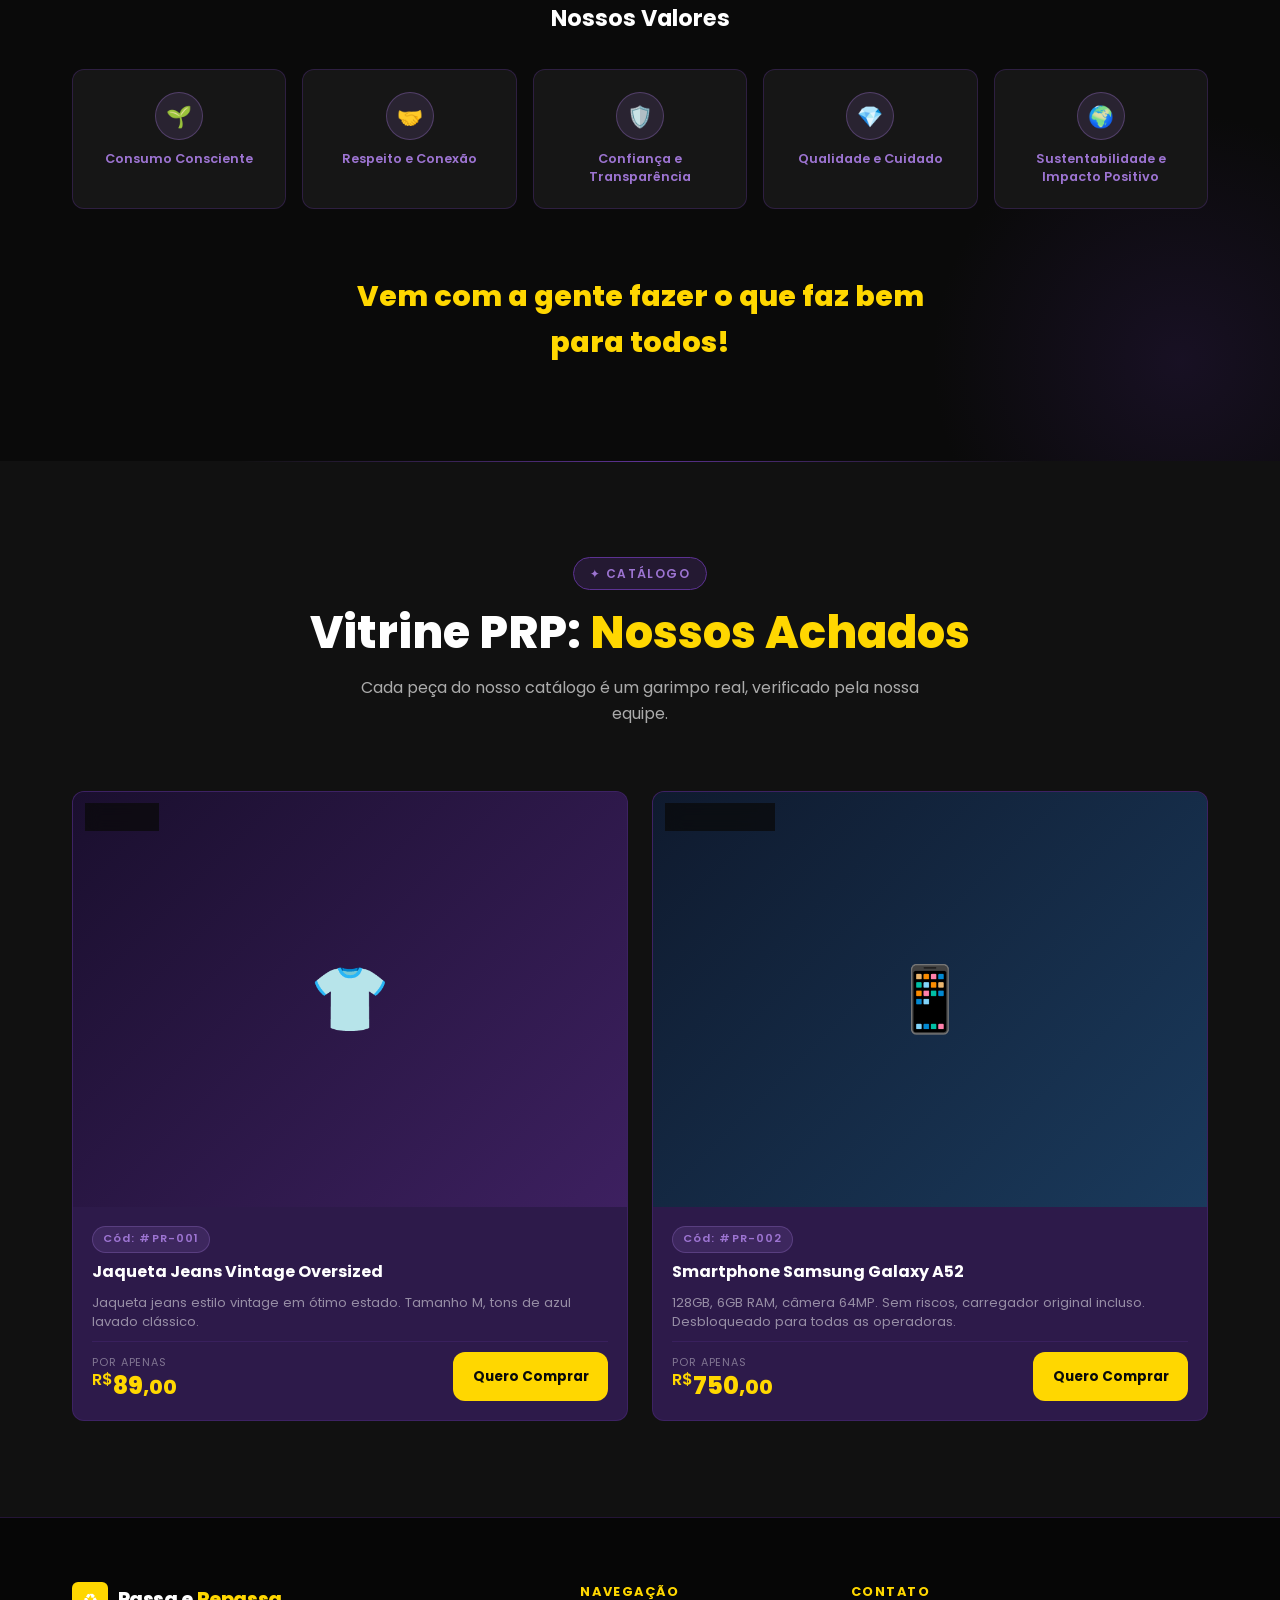
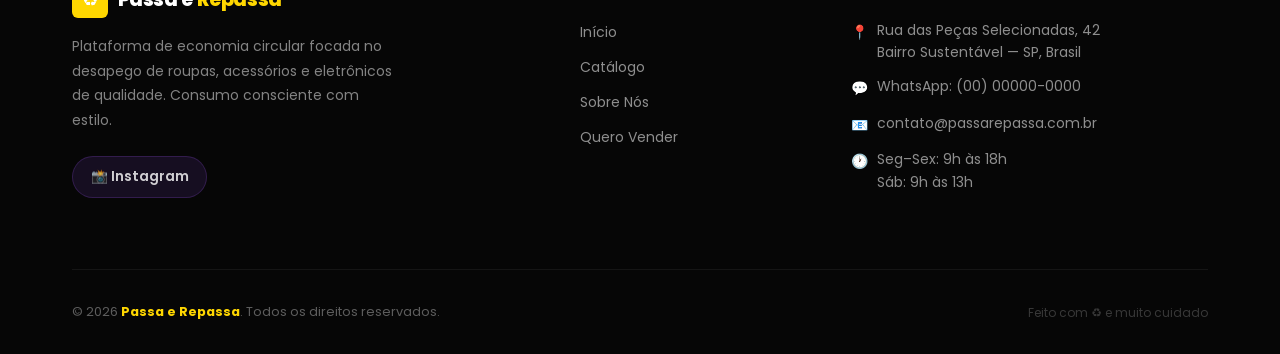
==== commit 61c74c15: "Update index.html" ====
--- a/front-end/index.html
+++ b/front-end/index.html
@@ -25,7 +25,7 @@
   <link href="https://fonts.googleapis.com/css2?family=Poppins:wght@300;400;500;600;700;800;900&display=swap"
     rel="stylesheet" />
 
-  <link rel="stylesheet" href="style.css">
+  <link rel="stylesheet" href="css/style.css">
 </head>
 
 <body>
@@ -361,7 +361,7 @@
     </div>
   </footer>
 
-  <script src="main.js" defer></script>
+  <script src="js/main.js" defer></script>
 
 </body>
 
--- a/front-end/css/style.css
+++ b/front-end/css/style.css
@@ -0,0 +1,1065 @@
+/* =====================================================
+   PASSA E REPASSA — style.css
+   Dark mode · Amarelo + Roxo · Mobile-first
+   ===================================================== */
+
+/* -----------------------------------------
+   1. VARIÁVEIS GLOBAIS
+   ----------------------------------------- */
+:root {
+  /* Fundos */
+  --color-bg-primary: #0A0A0A;
+  --color-bg-secondary: #111111;
+  --color-bg-elevated: #161616;
+
+  /* Amarelos */
+  --color-yellow-main: #FFD700;
+  --color-yellow-amber: #FFA500;
+
+  /* Roxos */
+  --color-purple-dark: #2D1A4A;   /* cards */
+  --color-purple-mid: #5C3292;    /* bordas */
+  --color-purple-light: #9D74D2;  /* tags / textos secundários */
+
+  /* Tipografia */
+  --font-primary: 'Poppins', system-ui, -apple-system, sans-serif;
+
+  /* Espaçamentos */
+  --spacing-xs: 0.5rem;
+  --spacing-sm: 1rem;
+  --spacing-md: 2rem;
+  --spacing-lg: 4rem;
+  --spacing-xl: 6rem;
+
+  /* Raios */
+  --radius-sm: 6px;
+  --radius-md: 12px;
+  --radius-lg: 24px;
+  --radius-pill: 999px;
+
+  /* Sombras */
+  --shadow-card: 0 4px 24px rgba(0, 0, 0, 0.6);
+  --shadow-glow-yellow: 0 0 20px rgba(255, 215, 0, 0.35);
+  --shadow-glow-purple: 0 0 20px rgba(92, 50, 146, 0.5);
+
+  /* Transições */
+  --transition-fast: 0.2s ease;
+  --transition-smooth: 0.35s ease;
+}
+
+/* -----------------------------------------
+   2. RESET & BASE
+   ----------------------------------------- */
+*,
+*::before,
+*::after {
+  box-sizing: border-box;
+  margin: 0;
+  padding: 0;
+}
+
+html {
+  scroll-behavior: smooth;
+  font-size: 16px;
+}
+
+body {
+  font-family: var(--font-primary);
+  background-color: var(--color-bg-primary);
+  color: #ffffff;
+  line-height: 1.6;
+  overflow-x: hidden;
+  -webkit-font-smoothing: antialiased;
+}
+
+img {
+  max-width: 100%;
+  display: block;
+}
+
+a {
+  text-decoration: none;
+  color: inherit;
+}
+
+ul {
+  list-style: none;
+}
+
+address {
+  font-style: normal;
+}
+
+/* -----------------------------------------
+   3. UTILITÁRIOS
+   ----------------------------------------- */
+.container {
+  width: 100%;
+  max-width: 1200px;
+  margin-inline: auto;
+  padding-inline: var(--spacing-md);
+}
+
+.section-header {
+  text-align: center;
+  margin-bottom: var(--spacing-lg);
+}
+
+.section-badge {
+  display: inline-block;
+  background: rgba(92, 50, 146, 0.25);
+  border: 1px solid var(--color-purple-mid);
+  color: var(--color-purple-light);
+  font-size: 0.75rem;
+  font-weight: 600;
+  letter-spacing: 0.12em;
+  text-transform: uppercase;
+  padding: 0.35rem 1rem;
+  border-radius: var(--radius-pill);
+  margin-bottom: var(--spacing-sm);
+}
+
+.section-title {
+  font-size: clamp(1.8rem, 4vw, 2.8rem);
+  font-weight: 800;
+  line-height: 1.2;
+  margin-bottom: var(--spacing-sm);
+}
+
+.section-title span {
+  color: var(--color-yellow-main);
+}
+
+.section-lead {
+  color: rgba(255, 255, 255, 0.7);
+  font-size: 1.05rem;
+  max-width: 720px;
+  margin-inline: auto;
+  line-height: 1.8;
+}
+
+.section-subtitle {
+  color: rgba(255, 255, 255, 0.65);
+  font-size: 1rem;
+  max-width: 560px;
+  margin-inline: auto;
+}
+
+/* -----------------------------------------
+   4. BOTÕES
+   ----------------------------------------- */
+.btn-primary {
+  display: inline-flex;
+  align-items: center;
+  justify-content: center;
+  gap: 0.5rem;
+  background: var(--color-yellow-main);
+  color: #0a0a0a;
+  font-family: var(--font-primary);
+  font-size: 0.9rem;
+  font-weight: 700;
+  padding: 0.85rem 1.8rem;
+  border-radius: var(--radius-pill);
+  border: none;
+  cursor: pointer;
+  transition:
+    background var(--transition-fast),
+    box-shadow var(--transition-fast),
+    transform var(--transition-fast);
+}
+
+.btn-primary:hover {
+  background: var(--color-yellow-amber);
+  box-shadow: var(--shadow-glow-yellow);
+  transform: translateY(-2px);
+}
+
+.btn-outline {
+  display: inline-flex;
+  align-items: center;
+  justify-content: center;
+  gap: 0.5rem;
+  background: transparent;
+  color: var(--color-yellow-main);
+  font-family: var(--font-primary);
+  font-size: 0.9rem;
+  font-weight: 600;
+  padding: 0.8rem 1.6rem;
+  border-radius: var(--radius-pill);
+  border: 2px solid var(--color-yellow-main);
+  cursor: pointer;
+  transition:
+    background var(--transition-fast),
+    color var(--transition-fast),
+    transform var(--transition-fast);
+}
+
+.btn-outline:hover {
+  background: var(--color-yellow-main);
+  color: #0a0a0a;
+  transform: translateY(-2px);
+}
+
+.btn-whatsapp {
+  display: inline-flex;
+  align-items: center;
+  justify-content: center;
+  gap: 0.5rem;
+  width: 100%;
+  background: var(--color-yellow-main);
+  color: #0a0a0a;
+  font-family: var(--font-primary);
+  font-size: 0.85rem;
+  font-weight: 700;
+  padding: 0.85rem 1.2rem;
+  border-radius: var(--radius-md);
+  border: none;
+  cursor: pointer;
+  transition:
+    background var(--transition-fast),
+    box-shadow var(--transition-fast),
+    transform var(--transition-fast);
+}
+
+.btn-whatsapp:hover {
+  background: var(--color-yellow-amber);
+  box-shadow: var(--shadow-glow-yellow);
+  transform: translateY(-3px);
+}
+
+/* -----------------------------------------
+   5. HEADER / NAVBAR
+   ----------------------------------------- */
+#header {
+  position: fixed;
+  top: 0;
+  left: 0;
+  right: 0;
+  z-index: 1000;
+  padding: 1.1rem 0;
+  background: rgba(10, 10, 10, 0.85);
+  backdrop-filter: blur(16px);
+  -webkit-backdrop-filter: blur(16px);
+  border-bottom: 1px solid rgba(92, 50, 146, 0.3);
+}
+
+.navbar {
+  display: flex;
+  align-items: center;
+  justify-content: space-between;
+  gap: var(--spacing-md);
+}
+
+.navbar__logo {
+  display: flex;
+  align-items: center;
+  gap: 0.6rem;
+  font-size: 1.2rem;
+  font-weight: 800;
+  letter-spacing: -0.02em;
+  color: #ffffff;
+  white-space: nowrap;
+  flex-shrink: 0;
+}
+
+.navbar__logo-icon {
+  width: 36px;
+  height: 36px;
+  background: var(--color-yellow-main);
+  border-radius: var(--radius-sm);
+  display: flex;
+  align-items: center;
+  justify-content: center;
+  font-size: 1.1rem;
+  flex-shrink: 0;
+}
+
+.navbar__logo-highlight {
+  color: var(--color-yellow-main);
+}
+
+.navbar__links {
+  display: none;
+  align-items: center;
+  gap: var(--spacing-md);
+}
+
+.navbar__links a {
+  font-size: 0.9rem;
+  font-weight: 500;
+  color: rgba(255, 255, 255, 0.75);
+  position: relative;
+  transition: color var(--transition-fast);
+}
+
+.navbar__links a::after {
+  content: '';
+  position: absolute;
+  bottom: -4px;
+  left: 0;
+  width: 0;
+  height: 2px;
+  background: var(--color-yellow-main);
+  border-radius: var(--radius-pill);
+  transition: width var(--transition-smooth);
+}
+
+.navbar__links a:hover {
+  color: #ffffff;
+}
+
+.navbar__links a:hover::after {
+  width: 100%;
+}
+
+.navbar__actions {
+  display: flex;
+  align-items: center;
+  gap: var(--spacing-sm);
+}
+
+.navbar__cta {
+  display: none;
+  padding: 0.65rem 1.4rem;
+  font-size: 0.85rem;
+}
+
+.navbar__hamburger {
+  display: flex;
+  flex-direction: column;
+  justify-content: center;
+  gap: 5px;
+  width: 32px;
+  height: 32px;
+  background: none;
+  border: none;
+  cursor: pointer;
+  padding: 2px;
+}
+
+.navbar__hamburger span {
+  display: block;
+  width: 100%;
+  height: 2px;
+  background: #ffffff;
+  border-radius: var(--radius-pill);
+  transition:
+    transform var(--transition-smooth),
+    opacity var(--transition-fast);
+}
+
+.navbar__hamburger.is-open span:nth-child(1) {
+  transform: translateY(7px) rotate(45deg);
+}
+
+.navbar__hamburger.is-open span:nth-child(2) {
+  opacity: 0;
+}
+
+.navbar__hamburger.is-open span:nth-child(3) {
+  transform: translateY(-7px) rotate(-45deg);
+}
+
+.navbar__mobile-menu {
+  max-height: 0;
+  overflow: hidden;
+  transition:
+    max-height var(--transition-smooth),
+    padding var(--transition-smooth);
+  border-top: 1px solid transparent;
+}
+
+.navbar__mobile-menu.is-open {
+  max-height: 360px;
+  padding-block: var(--spacing-sm);
+  border-top-color: rgba(92, 50, 146, 0.3);
+}
+
+.navbar__mobile-menu ul {
+  display: flex;
+  flex-direction: column;
+  gap: var(--spacing-sm);
+  padding-block: var(--spacing-xs);
+}
+
+.navbar__mobile-menu a:not(.btn-primary) {
+  font-size: 1rem;
+  font-weight: 500;
+  color: rgba(255, 255, 255, 0.8);
+  transition: color var(--transition-fast);
+}
+
+.navbar__mobile-menu a:not(.btn-primary):hover {
+  color: var(--color-yellow-main);
+}
+
+.mobile-nav-cta {
+  width: 100%;
+  margin-top: var(--spacing-xs);
+}
+
+/* -----------------------------------------
+   6. HERO
+   ----------------------------------------- */
+#hero {
+  position: relative;
+  min-height: 100svh;
+  display: flex;
+  align-items: center;
+  padding-top: 90px;
+  overflow: hidden;
+}
+
+.hero__bg {
+  position: absolute;
+  inset: 0;
+  background:
+    radial-gradient(ellipse 80% 60% at 50% 10%, rgba(45, 26, 74, 0.55) 0%, transparent 70%),
+    radial-gradient(ellipse 40% 40% at 80% 80%, rgba(92, 50, 146, 0.2) 0%, transparent 60%);
+  pointer-events: none;
+  z-index: 0;
+}
+
+.hero__orb {
+  position: absolute;
+  border-radius: 50%;
+  filter: blur(80px);
+  pointer-events: none;
+  z-index: 0;
+  animation: float 8s ease-in-out infinite alternate;
+}
+
+.hero__orb--1 {
+  width: 400px;
+  height: 400px;
+  background: rgba(92, 50, 146, 0.25);
+  top: -100px;
+  right: -100px;
+}
+
+.hero__orb--2 {
+  width: 300px;
+  height: 300px;
+  background: rgba(255, 215, 0, 0.08);
+  bottom: 50px;
+  left: -80px;
+  animation-delay: 3s;
+  animation-duration: 10s;
+}
+
+@keyframes float {
+  from { transform: translateY(0) scale(1); }
+  to   { transform: translateY(-30px) scale(1.05); }
+}
+
+.hero__content {
+  position: relative;
+  z-index: 1;
+  max-width: 720px;
+}
+
+.hero__eyebrow {
+  display: inline-flex;
+  align-items: center;
+  gap: 0.5rem;
+  background: rgba(255, 215, 0, 0.1);
+  border: 1px solid rgba(255, 215, 0, 0.3);
+  color: var(--color-yellow-main);
+  font-size: 0.78rem;
+  font-weight: 600;
+  letter-spacing: 0.1em;
+  text-transform: uppercase;
+  padding: 0.4rem 1rem;
+  border-radius: var(--radius-pill);
+  margin-bottom: 1.5rem;
+  animation: fadeInDown 0.6s ease both;
+}
+
+.hero__title {
+  font-size: clamp(2.2rem, 6vw, 4rem);
+  font-weight: 900;
+  line-height: 1.1;
+  letter-spacing: -0.03em;
+  margin-bottom: 1.5rem;
+  animation: fadeInUp 0.7s ease 0.1s both;
+}
+
+.hero__title .highlight {
+  color: var(--color-yellow-main);
+  position: relative;
+  display: inline-block;
+}
+
+.hero__title .highlight::after {
+  content: '';
+  position: absolute;
+  bottom: 0;
+  left: 0;
+  right: 0;
+  height: 4px;
+  background: linear-gradient(90deg, var(--color-yellow-main), var(--color-yellow-amber));
+  border-radius: var(--radius-pill);
+  opacity: 0.5;
+}
+
+.hero__subtitle {
+  font-size: 1.05rem;
+  color: rgba(255, 255, 255, 0.65);
+  max-width: 640px;
+  margin-bottom: 2.5rem;
+  line-height: 1.8;
+  animation: fadeInUp 0.7s ease 0.2s both;
+}
+
+.hero__cta {
+  display: flex;
+  flex-wrap: wrap;
+  gap: var(--spacing-sm);
+  animation: fadeInUp 0.7s ease 0.3s both;
+}
+
+@keyframes fadeInDown {
+  from { opacity: 0; transform: translateY(-16px); }
+  to   { opacity: 1; transform: translateY(0); }
+}
+
+@keyframes fadeInUp {
+  from { opacity: 0; transform: translateY(24px); }
+  to   { opacity: 1; transform: translateY(0); }
+}
+
+/* -----------------------------------------
+   7. QUEM SOMOS — MISSÃO, VISÃO, VALORES
+   ----------------------------------------- */
+#sobre {
+  padding-block: var(--spacing-xl);
+  background-color: var(--color-bg-primary);
+  position: relative;
+  overflow: hidden;
+}
+
+#sobre::before {
+  content: '';
+  position: absolute;
+  bottom: -150px;
+  right: -150px;
+  width: 500px;
+  height: 500px;
+  background: radial-gradient(circle, rgba(45, 26, 74, 0.4) 0%, transparent 70%);
+  pointer-events: none;
+}
+
+.sobre__mission-grid {
+  display: grid;
+  grid-template-columns: 1fr;
+  gap: var(--spacing-md);
+  position: relative;
+  z-index: 1;
+  margin-bottom: var(--spacing-lg);
+}
+
+.sobre__card {
+  background: var(--color-purple-dark);
+  border: 1px solid rgba(92, 50, 146, 0.45);
+  border-radius: var(--radius-lg);
+  padding: var(--spacing-md);
+  transition:
+    transform var(--transition-smooth),
+    border-color var(--transition-smooth),
+    box-shadow var(--transition-smooth);
+}
+
+.sobre__card:hover {
+  transform: translateY(-6px);
+  border-color: var(--color-purple-mid);
+  box-shadow: var(--shadow-glow-purple);
+}
+
+.sobre__card-icon {
+  width: 56px;
+  height: 56px;
+  background: rgba(255, 215, 0, 0.1);
+  border: 1px solid rgba(255, 215, 0, 0.25);
+  border-radius: var(--radius-md);
+  display: flex;
+  align-items: center;
+  justify-content: center;
+  font-size: 1.5rem;
+  margin-bottom: 1.2rem;
+}
+
+.sobre__card-title {
+  font-size: 1.4rem;
+  font-weight: 700;
+  margin-bottom: 0.75rem;
+  color: var(--color-yellow-main);
+}
+
+.sobre__card-text {
+  color: rgba(255, 255, 255, 0.7);
+  font-size: 0.95rem;
+  line-height: 1.8;
+}
+
+/* Valores */
+.sobre__values {
+  position: relative;
+  z-index: 1;
+  text-align: center;
+  margin-bottom: var(--spacing-lg);
+}
+
+.sobre__values-title {
+  font-size: 1.4rem;
+  font-weight: 700;
+  margin-bottom: var(--spacing-md);
+  color: #ffffff;
+}
+
+.values__grid {
+  display: grid;
+  grid-template-columns: repeat(2, 1fr);
+  gap: var(--spacing-sm);
+}
+
+.value__item {
+  display: flex;
+  flex-direction: column;
+  align-items: center;
+  gap: 0.6rem;
+  background: var(--color-bg-elevated);
+  border: 1px solid rgba(92, 50, 146, 0.35);
+  border-radius: var(--radius-md);
+  padding: 1.4rem 0.9rem;
+  transition:
+    border-color var(--transition-fast),
+    transform var(--transition-fast);
+}
+
+.value__item:hover {
+  border-color: var(--color-yellow-main);
+  transform: translateY(-4px);
+}
+
+.value__icon {
+  width: 48px;
+  height: 48px;
+  background: rgba(157, 116, 210, 0.15);
+  border: 1px solid rgba(157, 116, 210, 0.35);
+  border-radius: 50%;
+  display: flex;
+  align-items: center;
+  justify-content: center;
+  font-size: 1.3rem;
+}
+
+.value__label {
+  font-size: 0.8rem;
+  font-weight: 600;
+  color: var(--color-purple-light);
+  text-align: center;
+  line-height: 1.4;
+}
+
+.sobre__closing {
+  position: relative;
+  z-index: 1;
+  text-align: center;
+  font-size: clamp(1.3rem, 3vw, 1.8rem);
+  font-weight: 800;
+  color: var(--color-yellow-main);
+  max-width: 640px;
+  margin-inline: auto;
+}
+
+/* -----------------------------------------
+   8. CATÁLOGO
+   ----------------------------------------- */
+#catalogo {
+  padding-block: var(--spacing-xl);
+  background-color: var(--color-bg-secondary);
+  position: relative;
+}
+
+#catalogo::before {
+  content: '';
+  position: absolute;
+  top: 0;
+  left: 50%;
+  transform: translateX(-50%);
+  width: 80%;
+  max-width: 800px;
+  height: 1px;
+  background: linear-gradient(90deg, transparent, var(--color-purple-mid), transparent);
+}
+
+.catalogo__grid {
+  display: grid;
+  grid-template-columns: 1fr;
+  gap: 1.5rem;
+}
+
+/* Card de produto */
+.product-card {
+  background: var(--color-purple-dark);
+  border: 1px solid rgba(92, 50, 146, 0.35);
+  border-radius: var(--radius-md);
+  overflow: hidden;
+  display: flex;
+  flex-direction: column;
+  transition:
+    transform var(--transition-smooth),
+    box-shadow var(--transition-smooth),
+    border-color var(--transition-smooth);
+}
+
+.product-card:hover {
+  transform: translateY(-8px);
+  box-shadow: var(--shadow-glow-purple), 0 16px 40px rgba(0, 0, 0, 0.5);
+  border-color: var(--color-purple-mid);
+}
+
+.product-card__image-wrap {
+  position: relative;
+  overflow: hidden;
+  aspect-ratio: 4 / 3;
+  background: rgba(0, 0, 0, 0.3);
+}
+
+.product-card__placeholder {
+  width: 100%;
+  height: 100%;
+  display: flex;
+  align-items: center;
+  justify-content: center;
+  font-size: 4rem;
+  transition: transform var(--transition-smooth);
+}
+
+.product-card__placeholder--roupa {
+  background: linear-gradient(135deg, #1a0f2e 0%, #3d2060 100%);
+}
+
+.product-card__placeholder--eletronico {
+  background: linear-gradient(135deg, #0f1a2e 0%, #1a3a5c 100%);
+}
+
+.product-card:hover .product-card__placeholder {
+  transform: scale(1.06);
+}
+
+.product-card__category {
+  position: absolute;
+  top: 0.75rem;
+  left: 0.75rem;
+  background: rgba(10, 10, 10, 0.75);
+  backdrop-filter: blur(8px);
+  color: var(--color-purple-light);
+  font-size: 0.68rem;
+  font-weight: 600;
+  text-transform: uppercase;
+  letter-spacing: 0.08em;
+  padding: 0.25rem 0.6rem;
+  border-radius: var(--radius-pill);
+  border: 1px solid rgba(157, 116, 210, 0.3);
+}
+
+.product-card__body {
+  padding: 1.2rem;
+  display: flex;
+  flex-direction: column;
+  flex: 1;
+  gap: 0.6rem;
+}
+
+.product-card__code {
+  display: inline-block;
+  background: rgba(157, 116, 210, 0.15);
+  border: 1px solid rgba(157, 116, 210, 0.3);
+  color: var(--color-purple-light);
+  font-size: 0.7rem;
+  font-weight: 600;
+  letter-spacing: 0.1em;
+  padding: 0.2rem 0.6rem;
+  border-radius: var(--radius-pill);
+  align-self: flex-start;
+}
+
+.product-card__title {
+  font-size: 1rem;
+  font-weight: 700;
+  color: #ffffff;
+  line-height: 1.3;
+}
+
+.product-card__desc {
+  font-size: 0.82rem;
+  color: rgba(255, 255, 255, 0.5);
+  line-height: 1.5;
+  flex: 1;
+}
+
+.product-card__footer {
+  display: flex;
+  flex-direction: column;
+  align-items: stretch;
+  gap: var(--spacing-sm);
+  padding-top: 0.6rem;
+  border-top: 1px solid rgba(92, 50, 146, 0.25);
+  margin-top: auto;
+}
+
+.product-card__price {
+  display: flex;
+  flex-direction: column;
+}
+
+.product-card__price-label {
+  font-size: 0.68rem;
+  color: rgba(255, 255, 255, 0.4);
+  text-transform: uppercase;
+  letter-spacing: 0.08em;
+}
+
+.product-card__price-value {
+  font-size: 1.5rem;
+  font-weight: 800;
+  color: var(--color-yellow-main);
+  line-height: 1.1;
+}
+
+.product-card__price-value .currency {
+  font-size: 1rem;
+  font-weight: 600;
+  vertical-align: super;
+}
+
+/* -----------------------------------------
+   9. FOOTER
+   ----------------------------------------- */
+#footer {
+  background: #060606;
+  border-top: 1px solid rgba(92, 50, 146, 0.35);
+  padding-top: var(--spacing-lg);
+  padding-bottom: var(--spacing-md);
+}
+
+.footer__grid {
+  display: grid;
+  grid-template-columns: 1fr;
+  gap: var(--spacing-md);
+  margin-bottom: var(--spacing-lg);
+}
+
+.footer__brand .navbar__logo {
+  margin-bottom: 1rem;
+}
+
+.footer__brand-desc {
+  color: rgba(255, 255, 255, 0.5);
+  font-size: 0.875rem;
+  line-height: 1.75;
+  max-width: 320px;
+  margin-bottom: 1.5rem;
+}
+
+.footer__socials {
+  display: flex;
+  flex-wrap: wrap;
+  gap: 0.75rem;
+}
+
+.footer__social-link {
+  display: inline-flex;
+  align-items: center;
+  gap: 0.5rem;
+  background: rgba(92, 50, 146, 0.2);
+  border: 1px solid rgba(92, 50, 146, 0.4);
+  border-radius: var(--radius-pill);
+  padding: 0.55rem 1.1rem;
+  font-size: 0.85rem;
+  font-weight: 600;
+  color: rgba(255, 255, 255, 0.8);
+  transition:
+    background var(--transition-fast),
+    border-color var(--transition-fast),
+    color var(--transition-fast),
+    transform var(--transition-fast);
+}
+
+.footer__social-link:hover {
+  background: var(--color-yellow-main);
+  border-color: var(--color-yellow-main);
+  color: #0a0a0a;
+  transform: translateY(-3px);
+}
+
+.footer__col-title {
+  font-size: 0.8rem;
+  font-weight: 700;
+  text-transform: uppercase;
+  letter-spacing: 0.12em;
+  color: var(--color-yellow-main);
+  margin-bottom: 1rem;
+}
+
+.footer__links {
+  display: flex;
+  flex-direction: column;
+  gap: 0.6rem;
+}
+
+.footer__links a {
+  font-size: 0.875rem;
+  color: rgba(255, 255, 255, 0.55);
+  transition: color var(--transition-fast);
+}
+
+.footer__links a:hover {
+  color: var(--color-yellow-main);
+}
+
+.footer__contact-item {
+  display: flex;
+  align-items: flex-start;
+  gap: 0.6rem;
+  font-size: 0.875rem;
+  color: rgba(255, 255, 255, 0.55);
+  margin-bottom: 0.75rem;
+}
+
+.footer__contact-item a {
+  transition: color var(--transition-fast);
+}
+
+.footer__contact-item a:hover {
+  color: var(--color-yellow-main);
+}
+
+.footer__contact-icon {
+  color: var(--color-purple-light);
+  flex-shrink: 0;
+  margin-top: 2px;
+}
+
+.footer__bottom {
+  border-top: 1px solid rgba(255, 255, 255, 0.06);
+  padding-top: var(--spacing-md);
+  display: flex;
+  flex-direction: column;
+  align-items: center;
+  gap: 0.5rem;
+  text-align: center;
+}
+
+.footer__copyright {
+  font-size: 0.8rem;
+  color: rgba(255, 255, 255, 0.35);
+}
+
+.footer__copyright strong {
+  color: var(--color-yellow-main);
+}
+
+.footer__made-with {
+  font-size: 0.75rem;
+  color: rgba(255, 255, 255, 0.2);
+}
+
+/* -----------------------------------------
+   10. RESPONSIVIDADE (MOBILE-FIRST)
+   ----------------------------------------- */
+
+/* Tablet: 640px+ */
+@media (min-width: 640px) {
+  .catalogo__grid {
+    grid-template-columns: repeat(2, 1fr);
+  }
+
+  .footer__grid {
+    grid-template-columns: repeat(2, 1fr);
+  }
+
+  .values__grid {
+    grid-template-columns: repeat(3, 1fr);
+  }
+
+  .product-card__footer {
+    flex-direction: row;
+    align-items: center;
+    justify-content: space-between;
+  }
+
+  .product-card__footer .btn-whatsapp {
+    width: auto;
+  }
+}
+
+/* Desktop: 768px+ */
+@media (min-width: 768px) {
+  .navbar__links {
+    display: flex;
+  }
+
+  .navbar__hamburger {
+    display: none;
+  }
+
+  .navbar__cta {
+    display: inline-flex;
+  }
+
+  .navbar__mobile-menu {
+    display: none;
+  }
+
+  .sobre__mission-grid {
+    grid-template-columns: repeat(2, 1fr);
+  }
+
+  .values__grid {
+    grid-template-columns: repeat(5, 1fr);
+  }
+
+  .footer__bottom {
+    flex-direction: row;
+    justify-content: space-between;
+    text-align: left;
+  }
+}
+
+/* Desktop grande: 1024px+ */
+@media (min-width: 1024px) {
+  .footer__grid {
+    grid-template-columns: 2fr 1fr 1.5fr;
+  }
+}
+
+/* -----------------------------------------
+   11. ACESSIBILIDADE — FOCUS
+   ----------------------------------------- */
+:focus-visible {
+  outline: 2px solid var(--color-yellow-main);
+  outline-offset: 3px;
+  border-radius: var(--radius-sm);
+}
+
+/* -----------------------------------------
+   12. SCROLLBAR PERSONALIZADA
+   ----------------------------------------- */
+::-webkit-scrollbar {
+  width: 8px;
+}
+
+::-webkit-scrollbar-track {
+  background: var(--color-bg-primary);
+}
+
+::-webkit-scrollbar-thumb {
+  background: var(--color-purple-mid);
+  border-radius: var(--radius-pill);
+}
+
+::-webkit-scrollbar-thumb:hover {
+  background: var(--color-purple-light);
+}
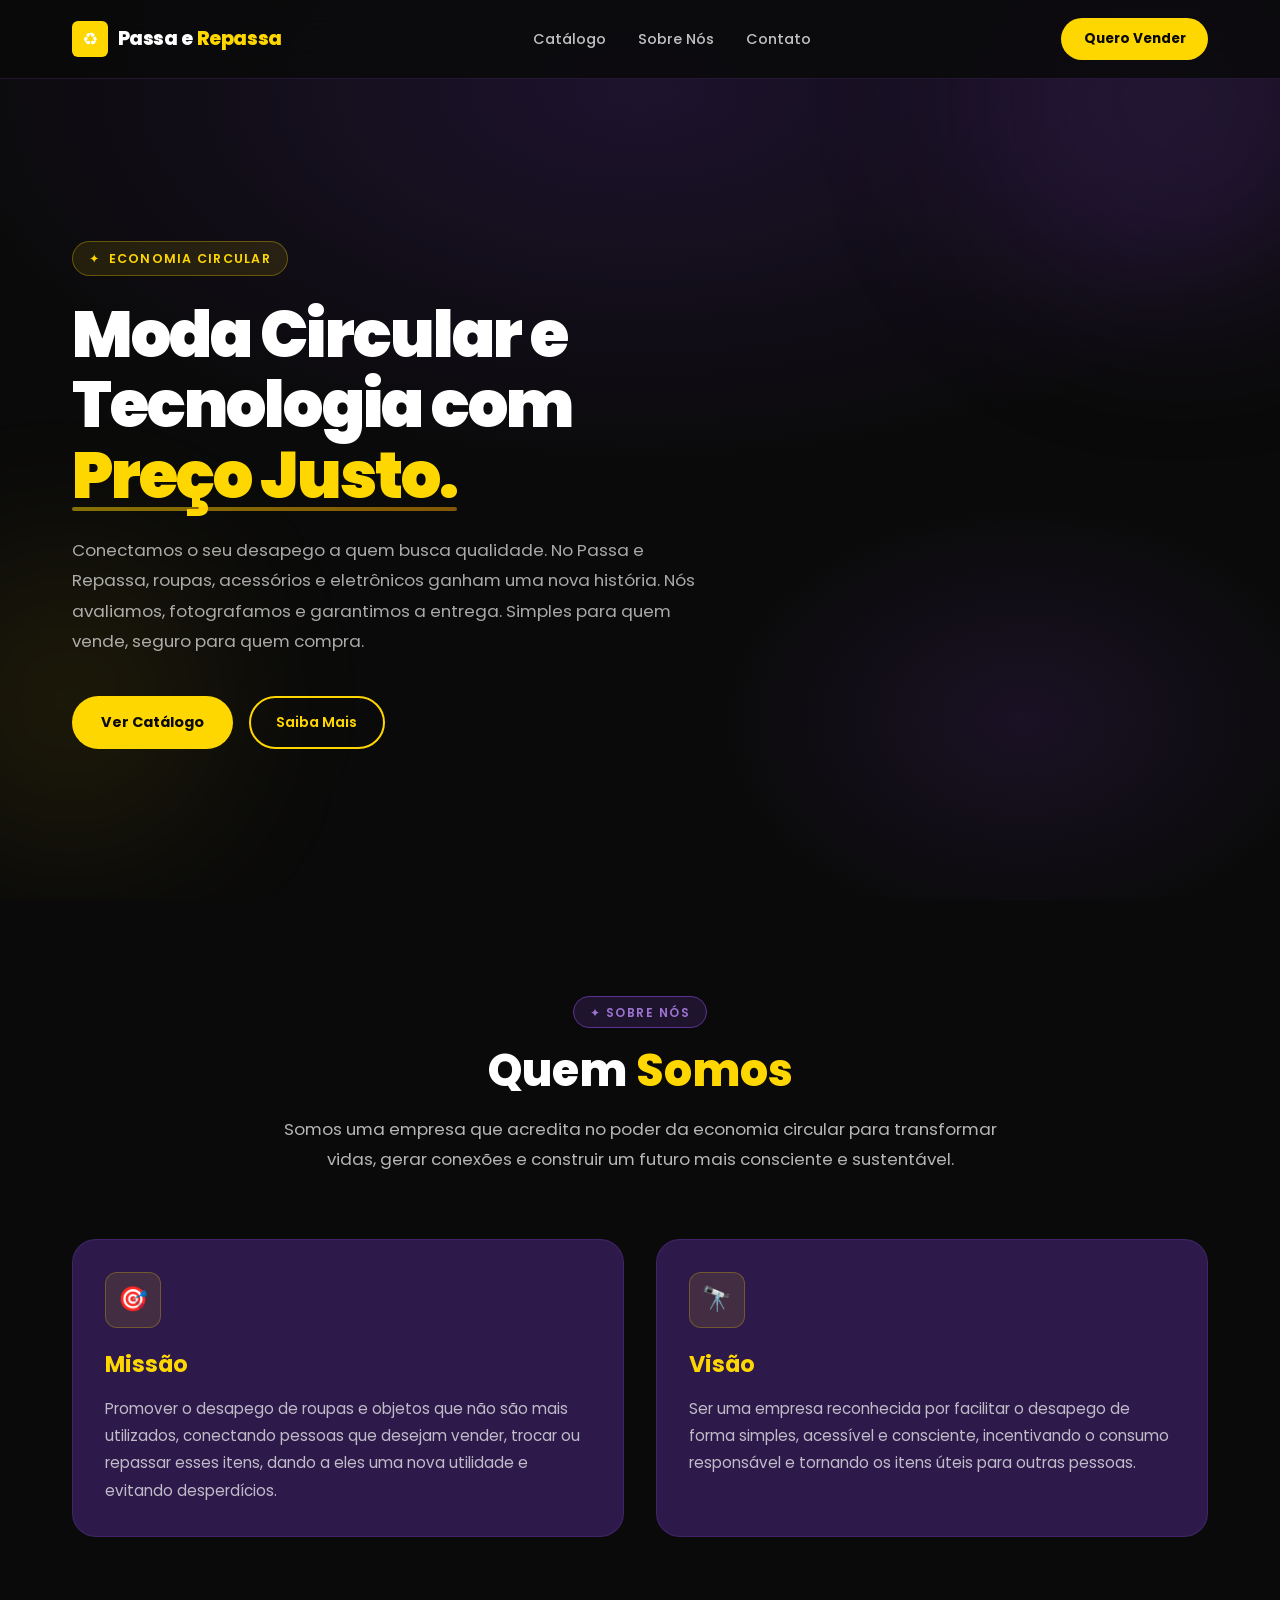
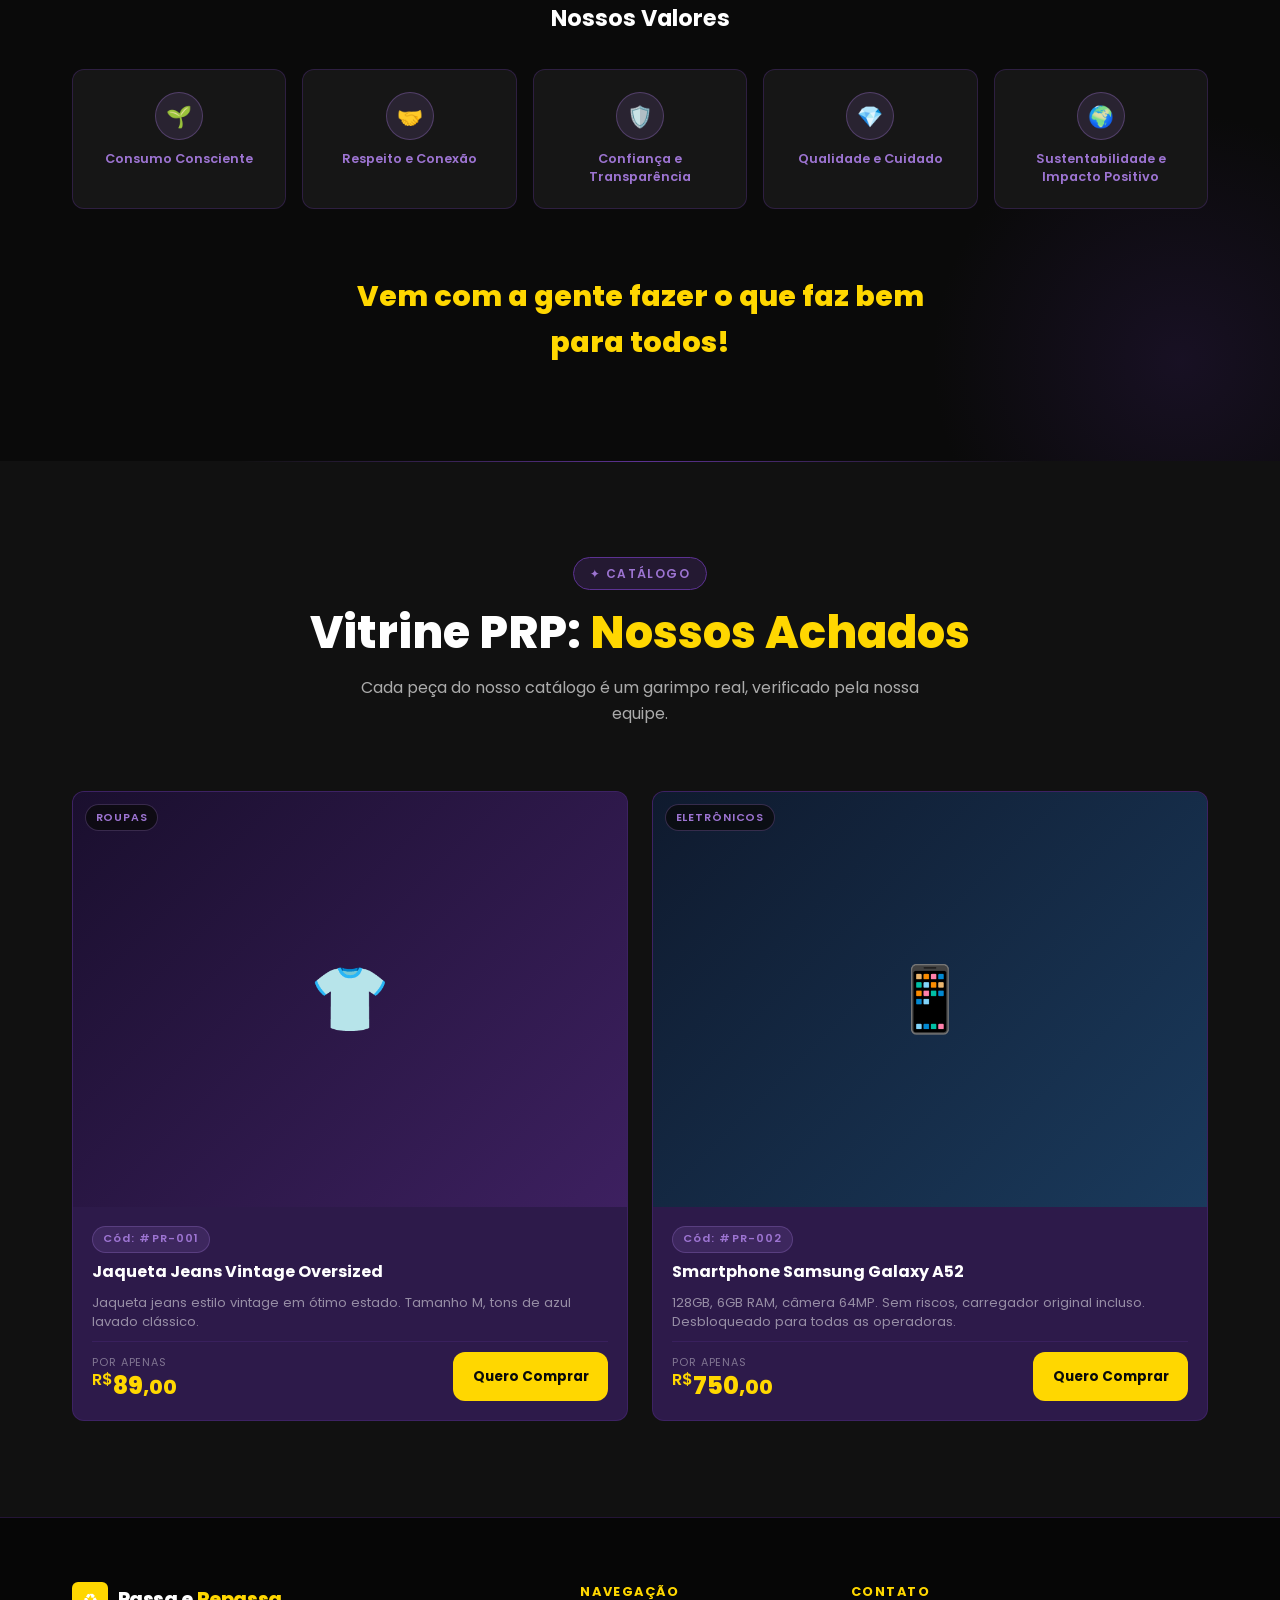
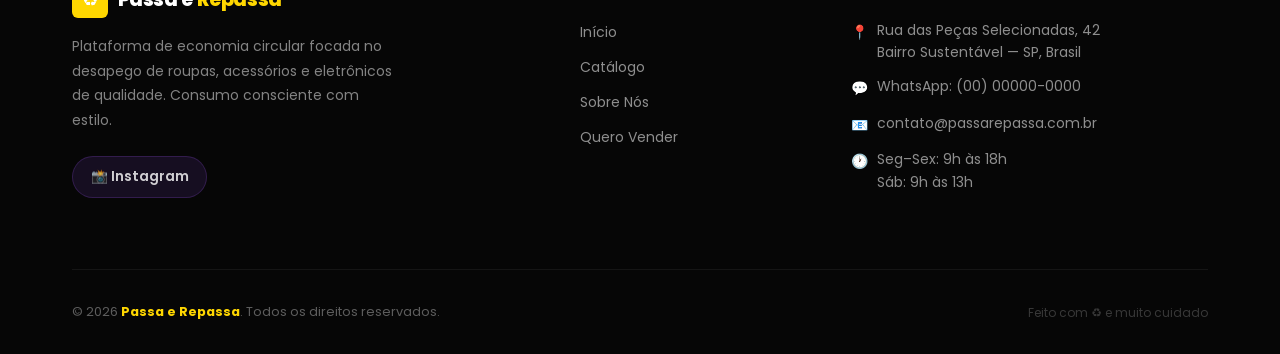
==== commit 63dbbb26: "Update index.html" ====
--- a/front-end/index.html
+++ b/front-end/index.html
@@ -68,7 +68,7 @@
         <li><a href="#sobre" class="mobile-nav-link">Sobre Nós</a></li>
         <li><a href="#contato" class="mobile-nav-link">Contato</a></li>
         <li>
-          <a href="https://wa.me/5500000000000?text=Olá!%20Quero%20vender%20um%20item%20no%20Passa%20e%20Repassa."
+          <a href="https://wa.me/+5511973812346?text=Olá!%20Quero%20vender%20um%20item%20no%20Passa%20e%20Repassa."
             target="_blank" rel="noopener noreferrer" class="btn-primary mobile-nav-cta">
             Quero Vender
           </a>
@@ -205,7 +205,7 @@
           </p>
         </header>
 
-        <div id="catalogo-grid" class="catalogo__grid" role="list" aria-label="Produtos disponíveis">
+        <div class="catalogo__grid" id="catalogo-grid" role="list" aria-label="Produtos disponíveis">
 
           <!-- ── CARD 1 — Roupa ── -->
           <article class="product-card" role="listitem">
@@ -361,7 +361,7 @@
     </div>
   </footer>
 
-  <script src="js/main.js" defer></script>
+  <script src="js/main.js"></script>
 
 </body>
 
--- a/front-end/css/style.css
+++ b/front-end/css/style.css
@@ -736,6 +736,17 @@
   transition: transform var(--transition-smooth);
 }
 
+.product-card__image-wrap img {
+  width: 100%;
+  height: 100%;
+  object-fit: cover;
+  transition: transform var(--transition-smooth);
+}
+
+.product-card:hover .product-card__image-wrap img {
+  transform: scale(1.06);
+}
+
 .product-card__placeholder--roupa {
   background: linear-gradient(135deg, #1a0f2e 0%, #3d2060 100%);
 }
@@ -764,6 +775,20 @@
   border: 1px solid rgba(157, 116, 210, 0.3);
 }
 
+.product-card__condition {
+  position: absolute;
+  top: 0.75rem;
+  right: 0.75rem;
+  background: var(--color-yellow-main);
+  color: #0a0a0a;
+  font-size: 0.68rem;
+  font-weight: 700;
+  text-transform: uppercase;
+  letter-spacing: 0.08em;
+  padding: 0.25rem 0.6rem;
+  border-radius: var(--radius-pill);
+}
+
 .product-card__body {
   padding: 1.2rem;
   display: flex;
